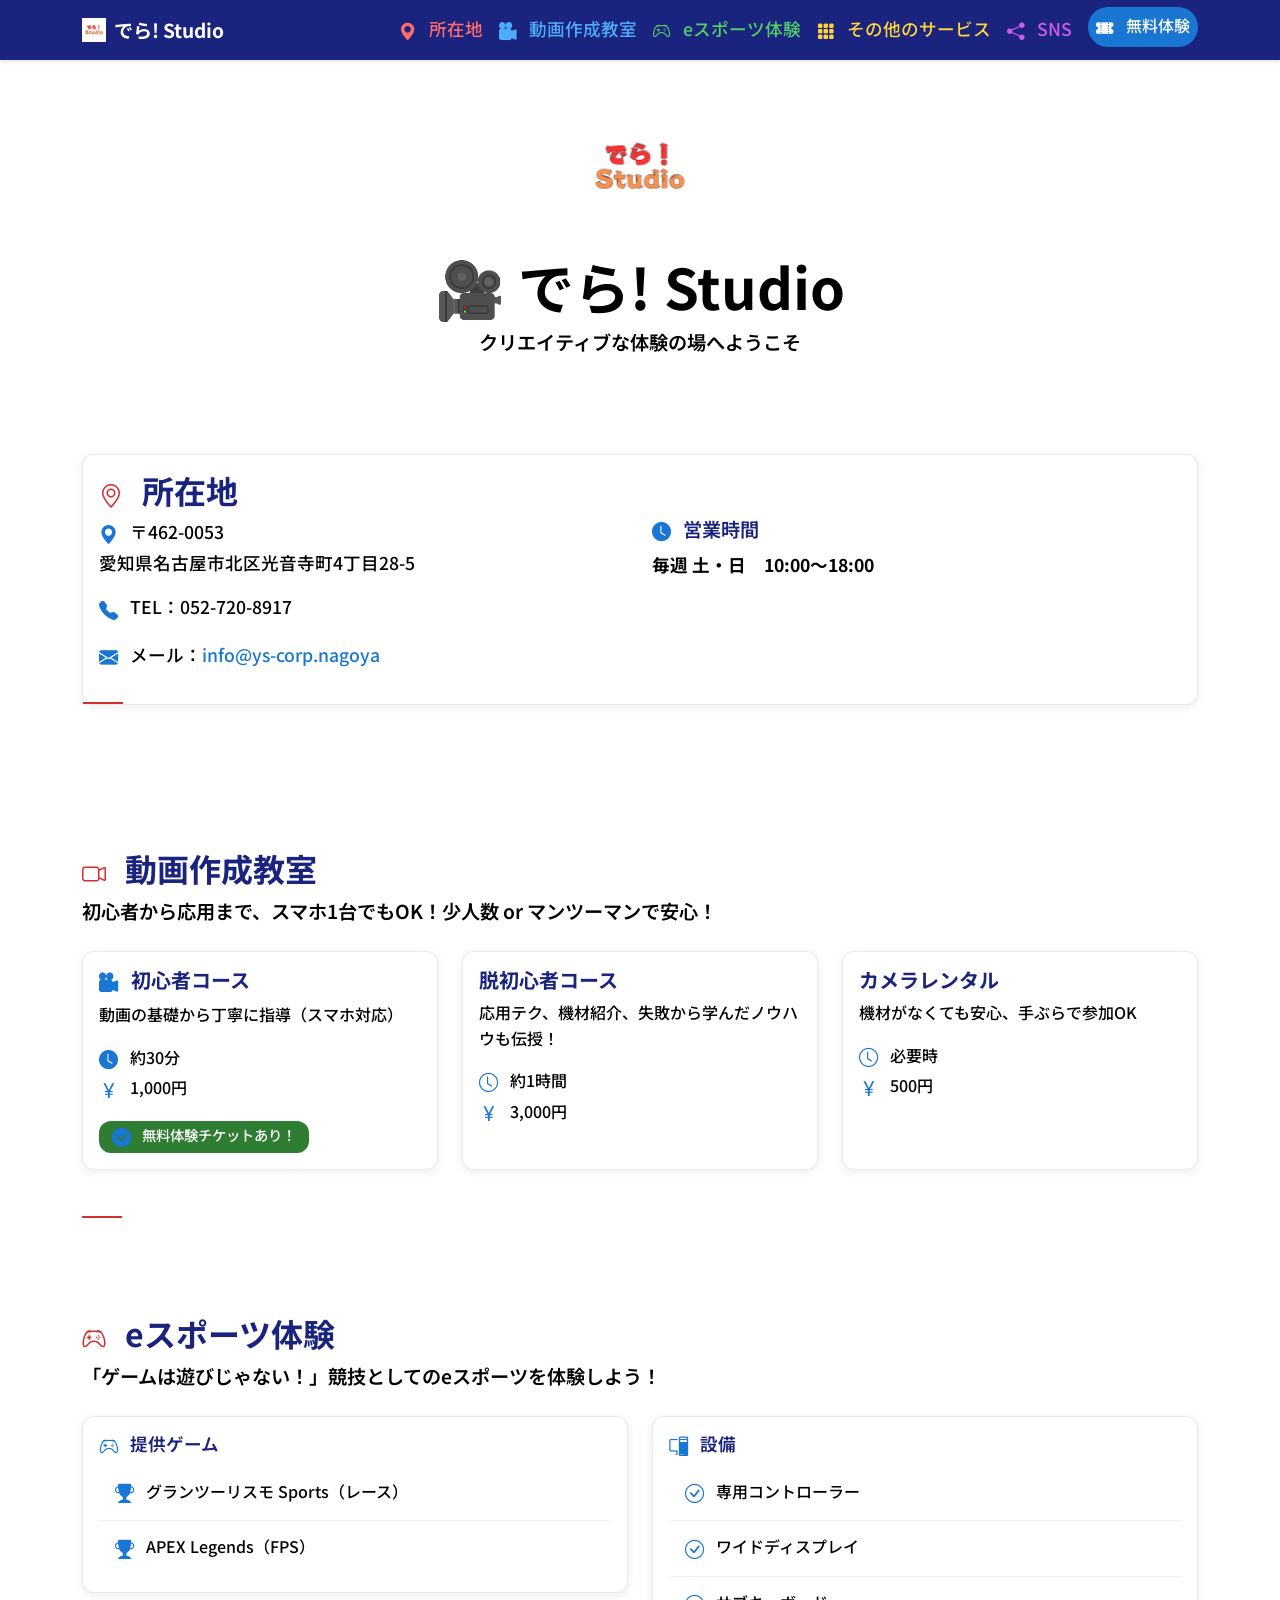
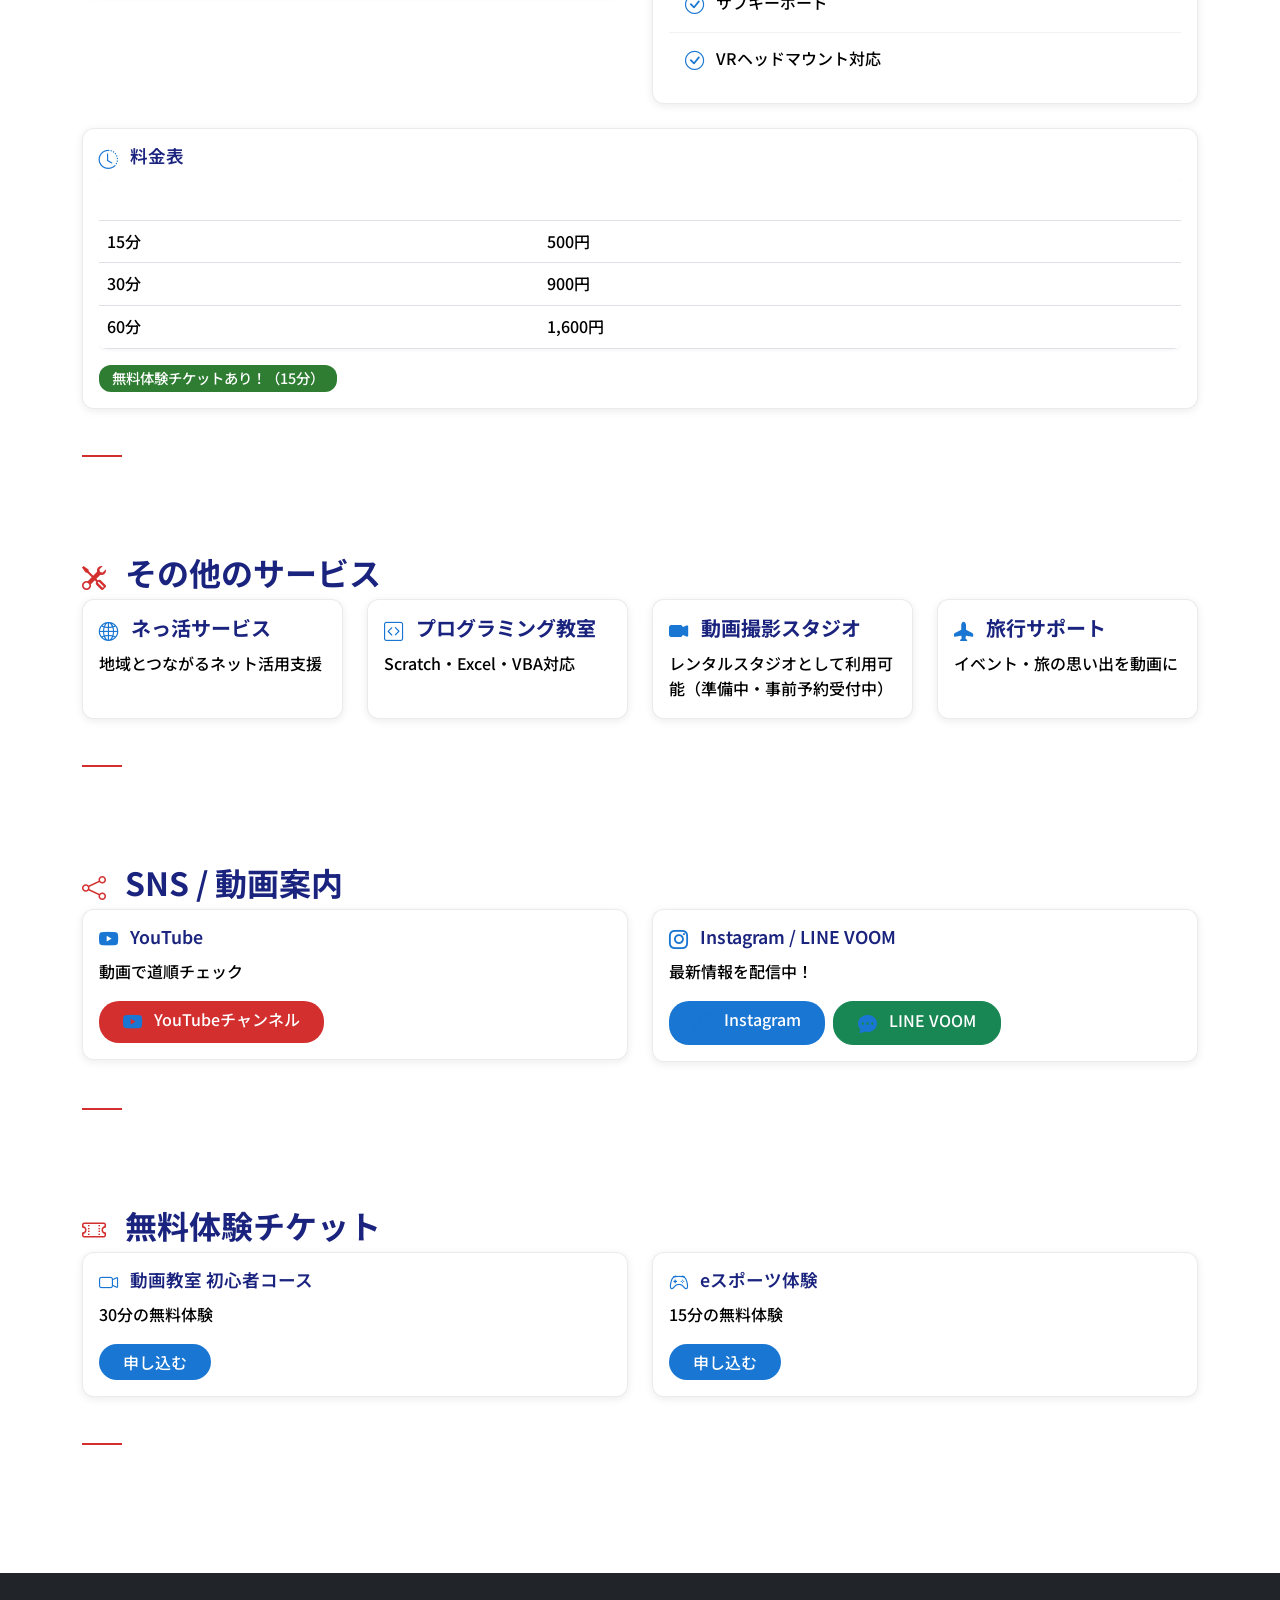
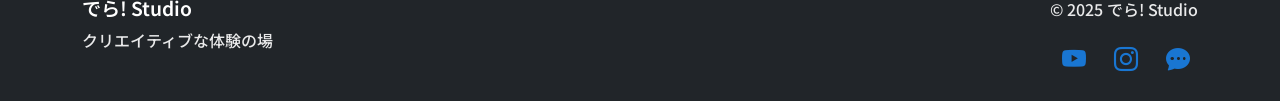
==== index.html @ 3c370b7a "ADD" ====
<!DOCTYPE html>
<html lang="ja">
<head>
    <meta charset="UTF-8">
    <meta name="viewport" content="width=device-width, initial-scale=1.0">
    <title>でら! Studio - クリエイティブな体験の場</title>
    <link href="https://cdn.jsdelivr.net/npm/bootstrap@5.3.2/dist/css/bootstrap.min.css" rel="stylesheet">
    <link href="https://fonts.googleapis.com/css2?family=Noto+Sans+JP:wght@400;500;700&display=swap" rel="stylesheet">
    <link rel="stylesheet" href="https://cdn.jsdelivr.net/npm/bootstrap-icons@1.11.1/font/bootstrap-icons.css">
    <link rel="stylesheet" href="style.css">
</head>
<body>
<!-- Fixed Navbar -->
<nav class="navbar navbar-expand-lg navbar-dark bg-dark fixed-top">
    <div class="container">
        <a class="navbar-brand" href="#">
            <img src="images/slide2.png" alt="でら! Studio ロゴ" class="logo-img">
            でら! Studio
        </a>
        <button class="navbar-toggler" type="button" data-bs-toggle="collapse" data-bs-target="#navbarNav">
            <span class="navbar-toggler-icon"></span>
        </button>
        <div class="collapse navbar-collapse" id="navbarNav">
            <ul class="navbar-nav ms-auto">
                <li class="nav-item"><a class="nav-link" href="#about"><i class="bi bi-geo-alt-fill"></i> 所在地</a></li>
                <li class="nav-item"><a class="nav-link" href="#class"><i class="bi bi-camera-reels-fill"></i> 動画作成教室</a></li>
                <li class="nav-item"><a class="nav-link" href="#esports"><i class="bi bi-controller"></i> eスポーツ体験</a></li>
                <li class="nav-item"><a class="nav-link" href="#services"><i class="bi bi-grid-3x3-gap-fill"></i> その他のサービス</a></li>
                <li class="nav-item"><a class="nav-link" href="#sns"><i class="bi bi-share-fill"></i> SNS</a></li>
                <li class="nav-item"><a class="nav-link btn btn-primary ms-2" href="#ticket"><i class="bi bi-ticket-perforated-fill"></i> 無料体験</a></li>
            </ul>
        </div>
    </div>
</nav>



<div class="container main-content">
    <header class="text-center mb-5">
        <div id="deraCarousel" class="carousel slide mb-4" data-bs-ride="carousel">
            <div class="carousel-inner">
                <div class="carousel-item active">
                    <img src="images/slide2.png" class="d-block mx-auto" alt="でら! Studio ロゴ1">
                </div>
                <div class="carousel-item">
                    <img src="images/slide3.png" class="d-block mx-auto" alt="でら! Studio ロゴ2">
                </div>
                <div class="carousel-item">
                    <img src="images/dera.png" class="d-block mx-auto" alt="でら! Studio ロゴ3">
                </div>
            </div>
        </div>
        <h1 class="display-4 fw-bold">🎥 でら! Studio</h1>
        <p class="lead">クリエイティブな体験の場へようこそ</p>
    </header>

    <section id="about" class="mb-5">
        <div class="card">
            <div class="card-body">
                <h2><i class="bi bi-geo-alt"></i> 所在地</h2>
                <div class="row">
                    <div class="col-md-6">
                        <div class="contact-info">
                            <p><i class="bi bi-geo-alt-fill"></i> 〒462-0053<br>愛知県名古屋市北区光音寺町4丁目28-5</p>
                            <p><i class="bi bi-telephone-fill"></i> TEL：052-720-8917</p>
                            <p><i class="bi bi-envelope-fill"></i> メール：<a href="mailto:info@ys-corp.nagoya">info@ys-corp.nagoya</a></p>
                        </div>
                    </div>
                    <div class="col-md-6">
                        <div class="business-hours">
                            <h5><i class="bi bi-clock-fill"></i> 営業時間</h5>
                            <p><strong>毎週 土・日　10:00〜18:00</strong></p>
                        </div>
                    </div>
                </div>
            </div>
        </div>
    </section>

    <section id="class" class="mb-5">
        <h2><i class="bi bi-camera-video"></i> 動画作成教室</h2>
        <p class="lead mb-4">初心者から応用まで、スマホ1台でもOK！少人数 or マンツーマンで安心！</p>
        <div class="row">
            <div class="col-md-4">
                <div class="card h-100">
                    <div class="card-body">
                        <h5 class="card-title"><i class="bi bi-camera-reels-fill"></i> 初心者コース</h5>
                        <p class="card-text">動画の基礎から丁寧に指導（スマホ対応）</p>
                        <ul class="list-unstyled">
                            <li><i class="bi bi-clock-fill"></i> 約30分</li>
                            <li><i class="bi bi-currency-yen"></i> 1,000円</li>
                        </ul>
                        <div class="badge bg-success"><i class="bi bi-check-circle-fill"></i> 無料体験チケットあり！</div>
                    </div>
                </div>
            </div>
            <div class="col-md-4">
                <div class="card h-100">
                    <div class="card-body">
                        <h5 class="card-title">脱初心者コース</h5>
                        <p class="card-text">応用テク、機材紹介、失敗から学んだノウハウも伝授！</p>
                        <ul class="list-unstyled">
                            <li><i class="bi bi-clock"></i> 約1時間</li>
                            <li><i class="bi bi-currency-yen"></i> 3,000円</li>
                        </ul>
                    </div>
                </div>
            </div>
            <div class="col-md-4">
                <div class="card h-100">
                    <div class="card-body">
                        <h5 class="card-title">カメラレンタル</h5>
                        <p class="card-text">機材がなくても安心、手ぶらで参加OK</p>
                        <ul class="list-unstyled">
                            <li><i class="bi bi-clock"></i> 必要時</li>
                            <li><i class="bi bi-currency-yen"></i> 500円</li>
                        </ul>
                    </div>
                </div>
            </div>
        </div>
    </section>

    <section id="esports" class="mb-5">
        <h2><i class="bi bi-controller"></i> eスポーツ体験</h2>
        <p class="lead mb-4">「ゲームは遊びじゃない！」競技としてのeスポーツを体験しよう！</p>
        <div class="row">
            <div class="col-md-6">
                <div class="card mb-4">
                    <div class="card-body">
                        <h5><i class="bi bi-controller"></i> 提供ゲーム</h5>
                        <ul class="list-group list-group-flush">
                            <li class="list-group-item"><i class="bi bi-trophy-fill"></i> グランツーリスモ Sports（レース）</li>
                            <li class="list-group-item"><i class="bi bi-trophy-fill"></i> APEX Legends（FPS）</li>
                        </ul>
                    </div>
                </div>
            </div>
            <div class="col-md-6">
                <div class="card mb-4">
                    <div class="card-body">
                        <h5><i class="bi bi-pc-display"></i> 設備</h5>
                        <ul class="list-group list-group-flush">
                            <li class="list-group-item"><i class="bi bi-check-circle"></i> 専用コントローラー</li>
                            <li class="list-group-item"><i class="bi bi-check-circle"></i> ワイドディスプレイ</li>
                            <li class="list-group-item"><i class="bi bi-check-circle"></i> サブキーボード</li>
                            <li class="list-group-item"><i class="bi bi-check-circle"></i> VRヘッドマウント対応</li>
                        </ul>
                    </div>
                </div>
            </div>
        </div>
        <div class="card">
            <div class="card-body">
                <h5><i class="bi bi-clock-history"></i> 料金表</h5>
                <div class="table-responsive">
                    <table class="table">
                        <thead>
                            <tr>
                                <th>時間</th>
                                <th>料金</th>
                            </tr>
                        </thead>
                        <tbody>
                            <tr><td>15分</td><td>500円</td></tr>
                            <tr><td>30分</td><td>900円</td></tr>
                            <tr><td>60分</td><td>1,600円</td></tr>
                        </tbody>
                    </table>
                </div>
                <div class="badge bg-success">無料体験チケットあり！（15分）</div>
            </div>
        </div>
    </section>

    <section id="services" class="mb-5">
        <h2><i class="bi bi-tools"></i> その他のサービス</h2>
        <div class="row">
            <div class="col-md-6 col-lg-3">
                <div class="card h-100">
                    <div class="card-body">
                        <h5 class="card-title"><i class="bi bi-globe2"></i> ネっ活サービス</h5>
                        <p class="card-text">地域とつながるネット活用支援</p>
                    </div>
                </div>
            </div>
            <div class="col-md-6 col-lg-3">
                <div class="card h-100">
                    <div class="card-body">
                        <h5 class="card-title"><i class="bi bi-code-square"></i> プログラミング教室</h5>
                        <p class="card-text">Scratch・Excel・VBA対応</p>
                    </div>
                </div>
            </div>
            <div class="col-md-6 col-lg-3">
                <div class="card h-100">
                    <div class="card-body">
                        <h5 class="card-title"><i class="bi bi-camera-video-fill"></i> 動画撮影スタジオ</h5>
                        <p class="card-text">レンタルスタジオとして利用可能（準備中・事前予約受付中）</p>
                    </div>
                </div>
            </div>
            <div class="col-md-6 col-lg-3">
                <div class="card h-100">
                    <div class="card-body">
                        <h5 class="card-title"><i class="bi bi-airplane-fill"></i> 旅行サポート</h5>
                        <p class="card-text">イベント・旅の思い出を動画に</p>
                    </div>
                </div>
            </div>
        </div>
    </section>

    <section id="sns" class="mb-5">
        <h2><i class="bi bi-share"></i> SNS / 動画案内</h2>
        <div class="row">
            <div class="col-md-6">
                <div class="card">
                    <div class="card-body">
                        <h5><i class="bi bi-youtube"></i> YouTube</h5>
                        <p>動画で道順チェック</p>
                        <a href="#" class="btn btn-danger"><i class="bi bi-youtube"></i> YouTubeチャンネル</a>
                    </div>
                </div>
            </div>
            <div class="col-md-6">
                <div class="card">
                    <div class="card-body">
                        <h5><i class="bi bi-instagram"></i> Instagram / LINE VOOM</h5>
                        <p>最新情報を配信中！</p>
                        <div class="d-flex gap-2">
                            <a href="#" class="btn btn-primary"><i class="bi bi-instagram"></i> Instagram</a>
                            <a href="#" class="btn btn-success"><i class="bi bi-chat-dots-fill"></i> LINE VOOM</a>
                        </div>
                    </div>
                </div>
            </div>
        </div>
    </section>

    <section id="ticket" class="mb-5">
        <h2><i class="bi bi-ticket-perforated"></i> 無料体験チケット</h2>
        <div class="row">
            <div class="col-md-6">
                <div class="card">
                    <div class="card-body">
                        <h5><i class="bi bi-camera-video"></i> 動画教室 初心者コース</h5>
                        <p>30分の無料体験</p>
                        <a href="#" class="btn btn-primary">申し込む</a>
                    </div>
                </div>
            </div>
            <div class="col-md-6">
                <div class="card">
                    <div class="card-body">
                        <h5><i class="bi bi-controller"></i> eスポーツ体験</h5>
                        <p>15分の無料体験</p>
                        <a href="#" class="btn btn-primary">申し込む</a>
                    </div>
                </div>
            </div>
        </div>
    </section>
</div>

<footer class="bg-dark text-white py-4">
    <div class="container">
        <div class="row">
            <div class="col-md-6">
                <h5>でら! Studio</h5>
                <p>クリエイティブな体験の場</p>
            </div>
            <div class="col-md-6 text-md-end">
                <p>&copy; 2025 でら! Studio</p>
                <div class="social-links">
                    <a href="#" class="text-white me-3"><i class="bi bi-youtube"></i></a>
                    <a href="#" class="text-white me-3"><i class="bi bi-instagram"></i></a>
                    <a href="#" class="text-white"><i class="bi bi-chat-dots-fill"></i></a>
                </div>
            </div>
        </div>
    </div>
</footer>

<script src="https://cdn.jsdelivr.net/npm/bootstrap@5.3.2/dist/js/bootstrap.bundle.min.js"></script>
<script src="script.js"></script>
</body>
</html>
---- style.css ----
/* Modern UI/UX Styling */
:root {
    --primary-color: #1a237e;    /* Darker blue */
    --secondary-color: #d32f2f;  /* Brighter red */
    --accent-color: #1976d2;     /* Bright blue */
    --text-color: #000000;       /* Pure black for text */
    --light-bg: #070606;         /* Light gray background */
    --icon-size: 1.2rem;
    --icon-spacing: 0.5rem;
    --border-radius-sm: 8px;
    --border-radius-md: 12px;
    --border-radius-lg: 16px;
    --card-shadow: 0 2px 8px rgba(0,0,0,0.08);
    --logo-size: 24px;
    --navbar-height: 60px;
}

body {
    font-family: 'Noto Sans JP', sans-serif;
    color: var(--text-color);
    line-height: 1.6;
    padding-top: var(--navbar-height);
    font-weight: 500;
}

/* Text Styling */
p, li, td {
    color: #000000;
    font-weight: 500;
}

.lead {
    color: #000000;
    font-weight: 600;
    font-size: 1.2rem;
}

/* Card Text */
.card-text {
    color: #000000;
    font-weight: 500;
}

.card-title {
    color: var(--primary-color);
    font-weight: 700;
    font-size: 1.25rem;
}

/* Section Headers */
h2 {
    color: var(--primary-color);
    font-weight: 700;
    font-size: 2rem;
}

h5 {
    color: var(--primary-color);
    font-weight: 600;
    font-size: 1.1rem;
}

/* Navbar Text */
.navbar-brand {
    color: #ffffff !important;
    font-weight: 700;
    font-size: 1.3rem;
}

.nav-link {
    color: #ffffff !important;
    font-weight: 500;
    font-size: 1.1rem;
    transition: color 0.3s ease;
    position: relative;
}

.nav-link:hover {
    color: #cccccc !important;
}

.nav-link .bi {
    color: #ffffff;
    transition: color 0.3s ease;
}

.nav-link:hover .bi {
    color: #cccccc;
}

/* Table Text */
.table {
    color: #000000;
}

.table thead th {
    color: #ffffff;
    font-weight: 600;
}

.table td {
    color: #000000;
    font-weight: 500;
}

/* List Items */
.list-group-item {
    color: #000000;
    font-weight: 500;
    transition: background-color 0.3s ease;
}

.list-group-item:hover {
    background-color: rgba(0,0,0,0.05);
}

/* Contact Info */
.contact-info p {
    color: #000000;
    font-weight: 500;
    font-size: 1.1rem;
}

/* Business Hours */
.business-hours h5 {
    color: var(--primary-color);
    font-weight: 600;
    font-size: 1.2rem;
}

.business-hours p {
    color: #000000;
    font-weight: 500;
    font-size: 1.1rem;
}

/* Footer Text */
footer {
    color: #ffffff;
}

footer h5 {
    color: #ffffff;
    font-weight: 600;
    font-size: 1.2rem;
}

footer p {
    color: rgba(255, 255, 255, 0.9);
    font-weight: 500;
}

/* Badge Text */
.badge {
    font-weight: 600;
    font-size: 0.9rem;
}

/* Button Text */
.btn {
    font-weight: 600;
    font-size: 1rem;
    transition: all 0.3s ease;
}

.btn-primary {
    background-color: var(--accent-color);
    border: none;
    color: white;
}

.btn-primary:hover {
    background-color: #1565c0;
    transform: translateY(-2px);
}

.btn-danger {
    background-color: #d32f2f;
    border: none;
}

.btn-danger:hover {
    background-color: #b71c1c;
    transform: translateY(-2px);
}

/* Main Content Spacing */
.main-content {
    padding-top: 2rem;
    padding-bottom: 2rem;
}

/* Header Spacing */
header {
    margin-top: 1rem;
    margin-bottom: 3rem;
}

/* Section Spacing */
section {
    padding: 2rem 0;
    margin-bottom: 2rem;
}

section:last-child {
    margin-bottom: 0;
}

/* Card Spacing */
.card {
    margin-bottom: 1.5rem;
    transition: transform 0.3s ease, box-shadow 0.3s ease;
}

.card:last-child {
    margin-bottom: 0;
}

.card:hover {
    transform: translateY(-5px);
    box-shadow: 0 5px 15px rgba(0,0,0,0.2);
}

/* Navbar Styling */
.navbar {
    background-color: var(--primary-color) !important;
    box-shadow: 0 2px 4px rgba(0,0,0,0.1);
    height: var(--navbar-height);
    padding: 0.5rem 0;
}

/* Carousel Spacing */
#deraCarousel {
    margin-bottom: 2rem;
    max-width: 200px;
    margin-left: auto;
    margin-right: auto;
}

/* Footer Spacing */
footer {
    margin-top: 3rem;
    padding-top: 2rem;
    padding-bottom: 2rem;
    background-color: var(--primary-color) !important;
}

/* Responsive Adjustments */
@media (max-width: 768px) {
    :root {
        --navbar-height: 56px;
    }
    
    .main-content {
        padding-top: 1rem;
        padding-bottom: 1rem;
    }
    
    section {
        padding: 1.5rem 0;
        margin-bottom: 1.5rem;
    }
    
    header {
        margin-top: 0.5rem;
        margin-bottom: 2rem;
    }
}

/* Navbar Styling */
.navbar-brand {
    font-weight: 700;
    font-size: 1.2rem;
    display: flex;
    align-items: center;
}

.nav-link {
    color: rgba(255,255,255,0.9) !important;
    font-weight: 500;
    position: relative;
    padding: 0.5rem 0.75rem;
    transition: color 0.3s ease;
}

.nav-link::after {
    content: '';
    position: absolute;
    width: 0;
    height: 2px;
    bottom: 0;
    left: 50%;
    background-color: var(--secondary-color);
    transition: all 0.3s ease;
}

.nav-link:hover::after {
    width: 100%;
    left: 0;
}

.nav-link.active {
    color: #ffffff !important;
    font-weight: 600;
}

/* Section Styling */
section {
    padding: 3rem 0;
    opacity: 0;
    transform: translateY(20px);
    transition: all 0.6s ease;
}

section.visible {
    opacity: 1;
    transform: translateY(0);
}

h2::after {
    content: '';
    position: absolute;
    bottom: 0;
    left: 0;
    width: 40px;
    height: 2px;
    background-color: var(--secondary-color);
}

/* Card Styling */
.card {
    background-color: white;
    border: 1px solid rgba(0,0,0,0.08);
    border-radius: var(--border-radius-md);
    box-shadow: var(--card-shadow);
}

/* Table Styling */
.table {
    border-radius: var(--border-radius-sm);
    overflow: hidden;
    box-shadow: 0 1px 4px rgba(0,0,0,0.05);
}

/* Button Styling */
.btn {
    border-radius: 20px;
    padding: 0.4rem 1.5rem;
    font-weight: 500;
}

/* Animation Classes */
.fade-in {
    animation: fadeIn 0.6s ease-in;
}

@keyframes fadeIn {
    from {
        opacity: 0;
        transform: translateY(20px);
    }
    to {
        opacity: 1;
        transform: translateY(0);
    }
}

/* Custom Scrollbar */
::-webkit-scrollbar {
    width: 10px;
}

::-webkit-scrollbar-track {
    background: #f1f1f1;
}

::-webkit-scrollbar-thumb {
    background: var(--primary-color);
    border-radius: 5px;
}

::-webkit-scrollbar-thumb:hover {
    background: var(--secondary-color);
}

/* Icon Styling */
.bi {
    font-size: var(--icon-size);
    vertical-align: middle;
    margin-right: var(--icon-spacing);
    color: var(--accent-color);
}

/* Section Icons */
section h2 .bi {
    font-size: 1.5rem;
    color: var(--secondary-color);
    margin-right: 0.75rem;
}

/* Card Icons */
.card-title .bi {
    color: var(--accent-color);
}

/* List Icons */
.list-group-item .bi {
    color: var(--accent-color);
}

/* Social Media Icons */
.social-links .bi {
    font-size: 1.5rem;
    transition: transform 0.3s ease;
}

.social-links .bi:hover {
    transform: scale(1.2);
}

/* Feature Icons */
.feature-icon {
    font-size: 2rem;
    color: var(--accent-color);
    margin-bottom: 1rem;
}

/* Service Icons */
.service-icon {
    font-size: 2.5rem;
    color: var(--primary-color);
    margin-bottom: 1rem;
    transition: transform 0.3s ease, color 0.3s ease;
}

.service-icon:hover {
    transform: scale(1.1);
    color: var(--secondary-color);
}

/* Contact Icons */
.contact-info .bi {
    color: var(--accent-color);
    width: 1.5rem;
    text-align: center;
}

/* Button Icons */
.btn .bi {
    margin-right: 0.5rem;
}

/* Navbar Icons */
.navbar .bi {
    font-size: 1.1rem;
}

/* Footer Icons */
footer .bi {
    font-size: 1.3rem;
}

/* List Group Styling */
.list-group-item {
    border: none;
    border-bottom: 1px solid rgba(0,0,0,0.05);
    padding: 0.75rem 1rem;
    background-color: white;
}

.list-group-item:last-child {
    border-bottom: none;
}

/* Badge Styling */
.badge {
    padding: 0.4rem 0.8rem;
    font-weight: 500;
    border-radius: 12px;
}

.badge.bg-success {
    background-color: #2e7d32 !important;
}

/* Social Links */
.social-links a {
    color: rgba(255,255,255,0.9) !important;
    transition: all 0.3s ease;
}

.social-links a:hover {
    color: #ffffff !important;
    transform: translateY(-3px);
}

/* Logo Styling */
.logo-img {
    height: var(--logo-size);
    width: auto;
    vertical-align: middle;
    margin-right: 0.5rem;
    object-fit: contain;
}

/* Carousel Logo Styling */
#deraCarousel .carousel-item img {
    width: 120px;
    height: 120px;
    object-fit: contain;
    margin: 0 auto;
}

/* Links */
a {
    color: var(--accent-color);
    text-decoration: none;
}

a:hover {
    color: #1565c0;
    text-decoration: underline;
}

/* Navigation Items Styling */
.nav-item .nav-link {
    color: #ffffff !important;
    transition: color 0.3s ease;
}

.nav-item .nav-link .bi {
    color: #ffffff;
    transition: color 0.3s ease;
}

/* Location Navigation Item */
.nav-item:first-child .nav-link {
    color: #ff6b6b !important;
}

.nav-item:first-child .nav-link .bi {
    color: #ff6b6b;
}

.nav-item:first-child .nav-link:hover {
    color: #ff8787 !important;
}

.nav-item:first-child .nav-link:hover .bi {
    color: #ff8787;
}

/* Video Class Navigation Item */
.nav-item:nth-child(2) .nav-link {
    color: #4dabf7 !important;
}

.nav-item:nth-child(2) .nav-link .bi {
    color: #4dabf7;
}

.nav-item:nth-child(2) .nav-link:hover {
    color: #74c0fc !important;
}

.nav-item:nth-child(2) .nav-link:hover .bi {
    color: #74c0fc;
}

/* Esports Navigation Item */
.nav-item:nth-child(3) .nav-link {
    color: #51cf66 !important;
}

.nav-item:nth-child(3) .nav-link .bi {
    color: #51cf66;
}

.nav-item:nth-child(3) .nav-link:hover {
    color: #69db7c !important;
}

.nav-item:nth-child(3) .nav-link:hover .bi {
    color: #69db7c;
}

/* Other Services Navigation Item */
.nav-item:nth-child(4) .nav-link {
    color: #ffd43b !important;
}

.nav-item:nth-child(4) .nav-link .bi {
    color: #ffd43b;
}

.nav-item:nth-child(4) .nav-link:hover {
    color: #fcc419 !important;
}

.nav-item:nth-child(4) .nav-link:hover .bi {
    color: #fcc419;
}

/* SNS Navigation Item */
.nav-item:nth-child(5) .nav-link {
    color: #cc5de8 !important;
}

.nav-item:nth-child(5) .nav-link .bi {
    color: #cc5de8;
}

.nav-item:nth-child(5) .nav-link:hover {
    color: #da77f2 !important;
}

.nav-item:nth-child(5) .nav-link:hover .bi {
    color: #da77f2;
}

/* Active Navigation Item */
.nav-link.active {
    font-weight: 600;
    position: relative;
}

.nav-link.active::after {
    content: '';
    position: absolute;
    bottom: 0;
    left: 0;
    width: 100%;
    height: 2px;
    background-color: currentColor;
    transition: all 0.3s ease;
}
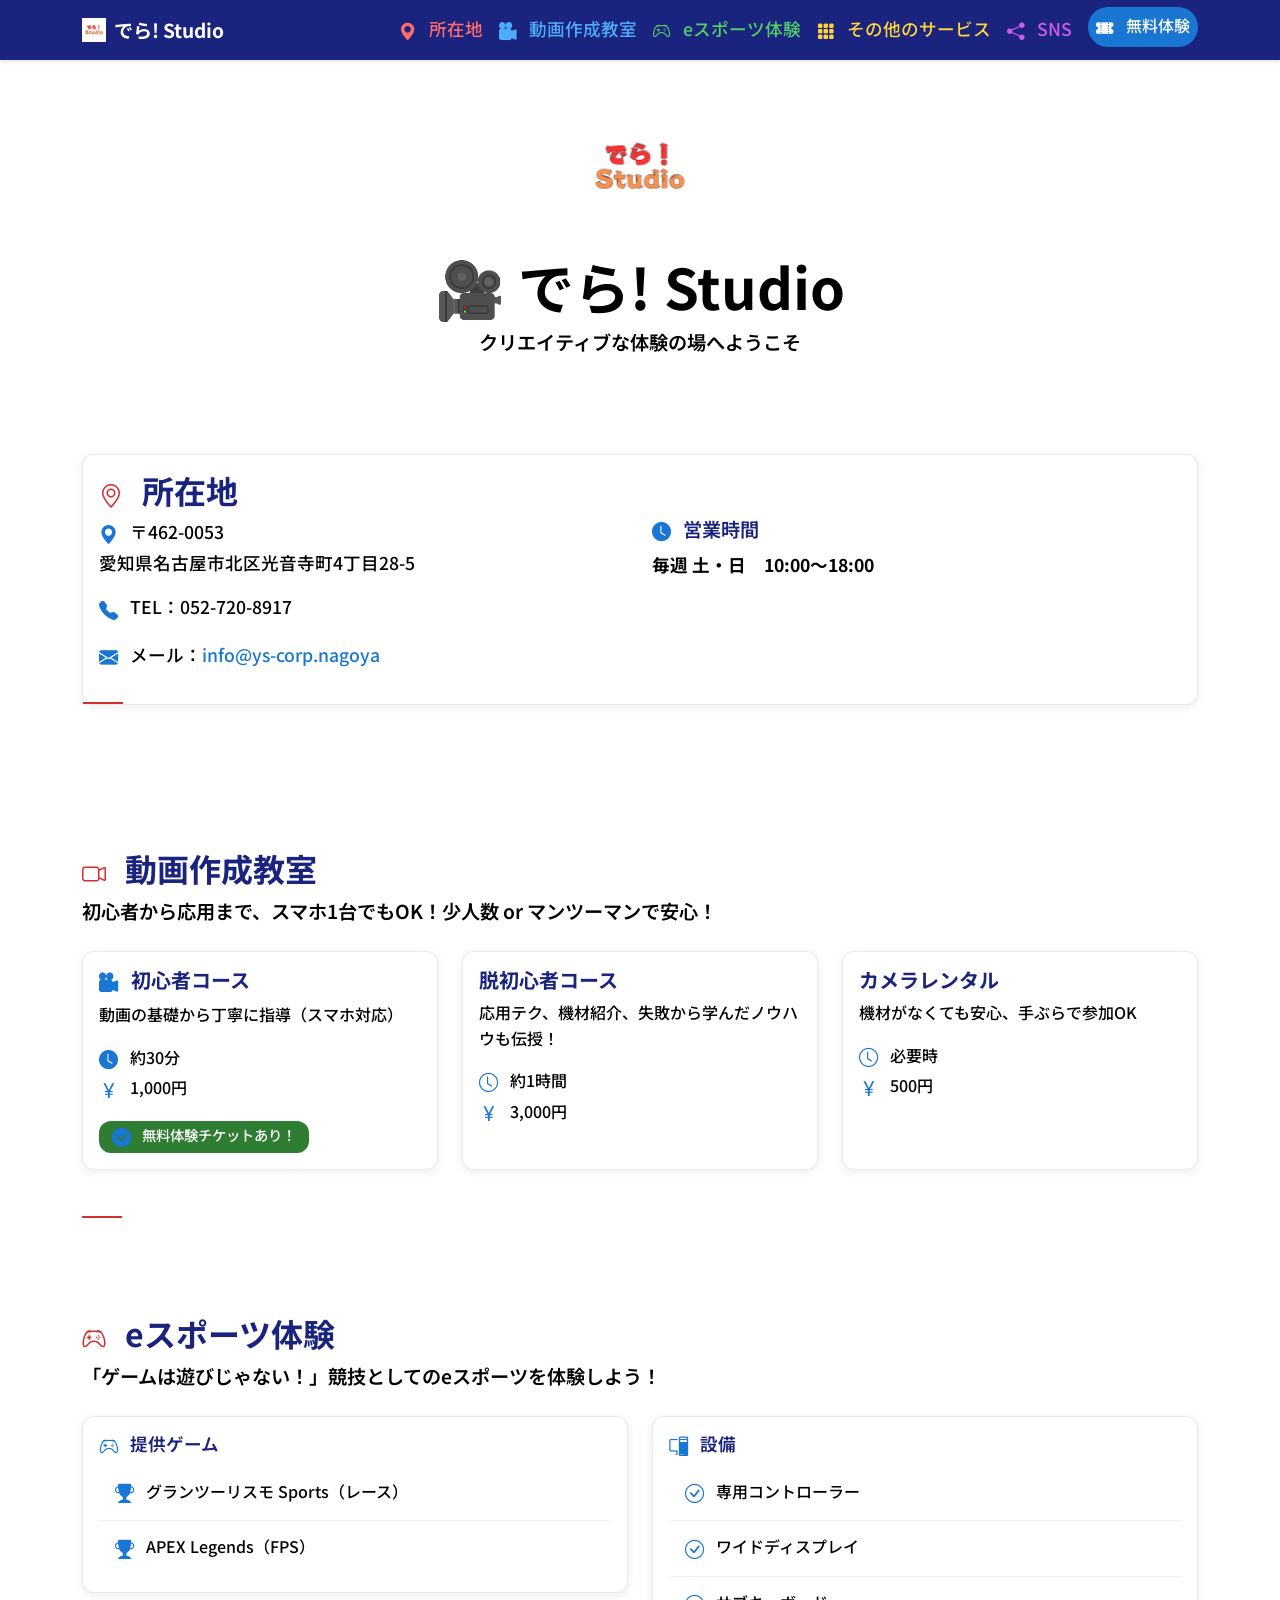
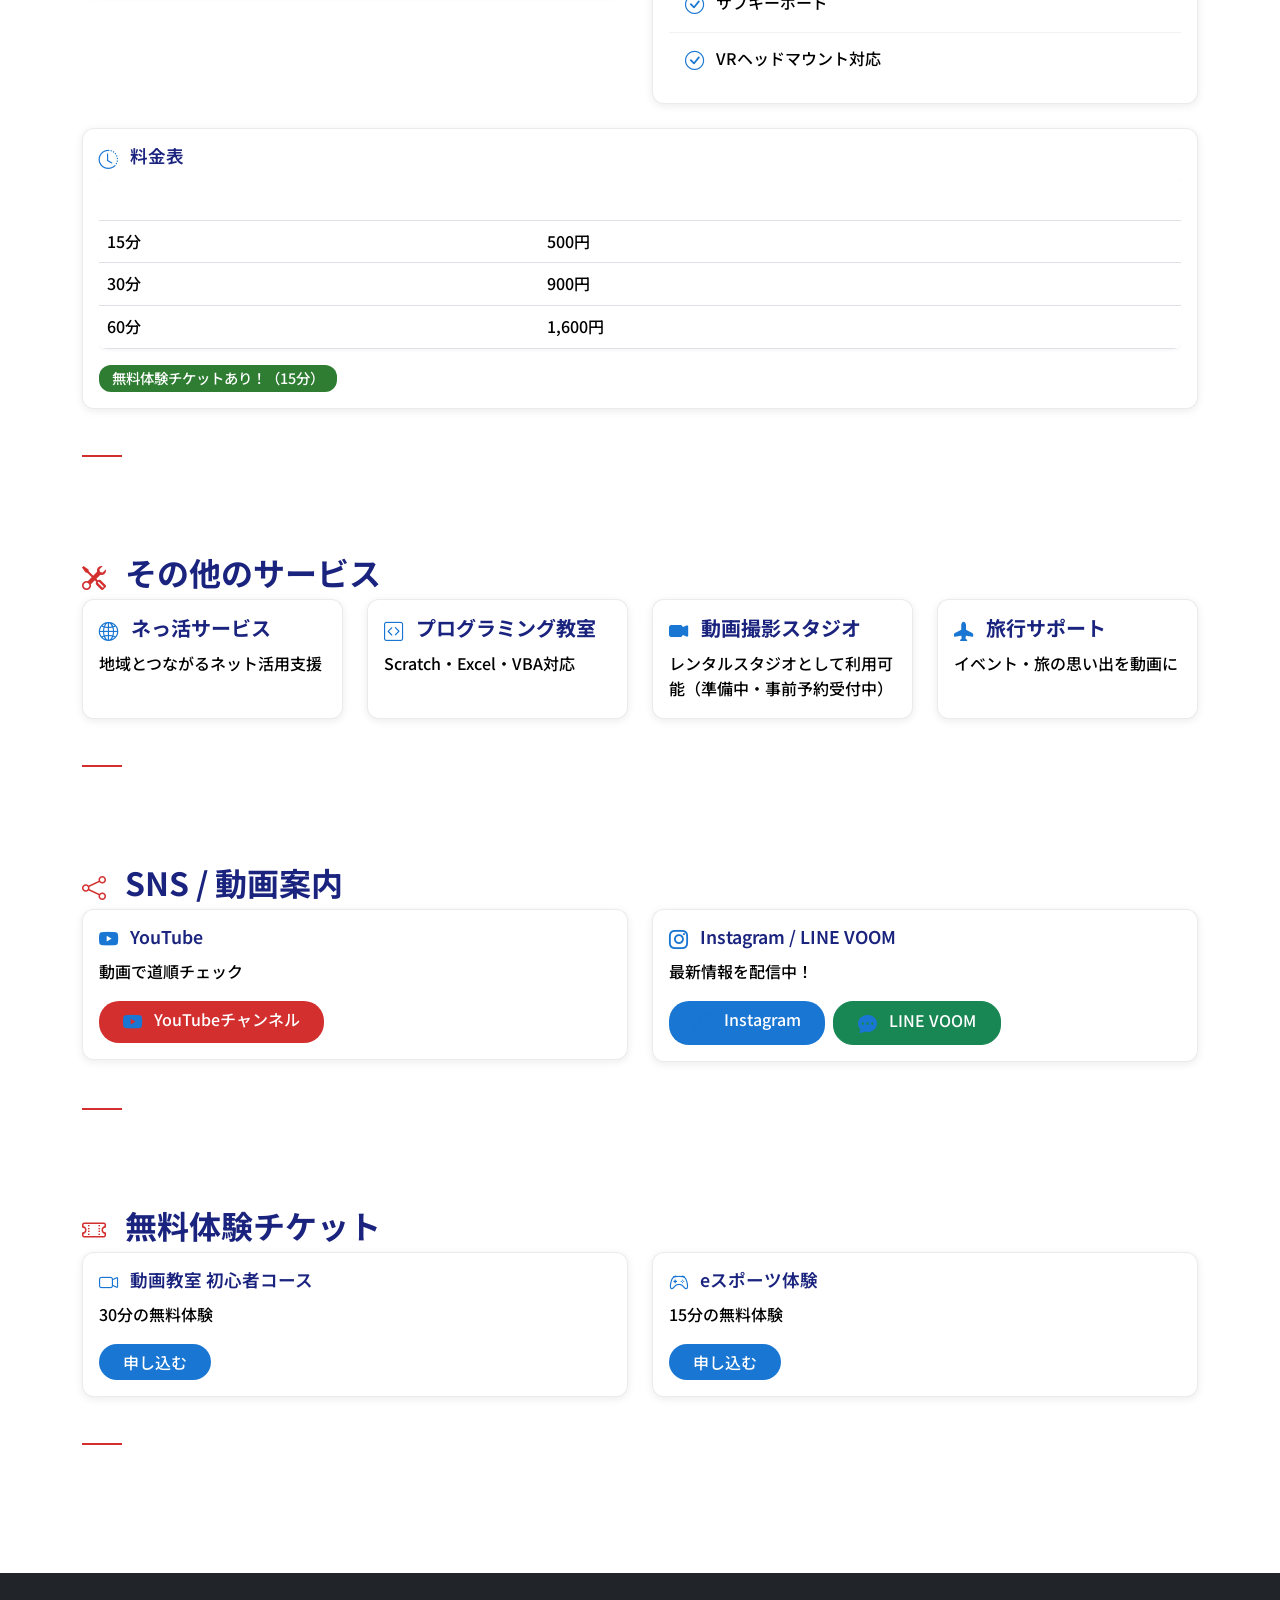
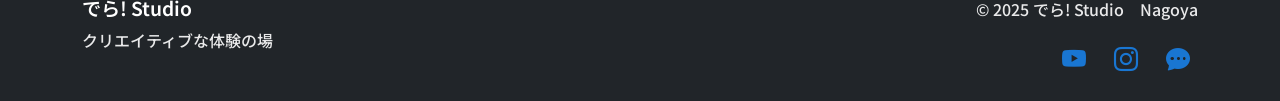
==== commit ae6a7f5f: "なごや" ====
--- a/index.html
+++ b/index.html
@@ -271,7 +271,7 @@
                 <p>クリエイティブな体験の場</p>
             </div>
             <div class="col-md-6 text-md-end">
-                <p>&copy; 2025 でら! Studio</p>
+                <p>&copy; 2025 でら! Studio　Nagoya</p>
                 <div class="social-links">
                     <a href="#" class="text-white me-3"><i class="bi bi-youtube"></i></a>
                     <a href="#" class="text-white me-3"><i class="bi bi-instagram"></i></a>
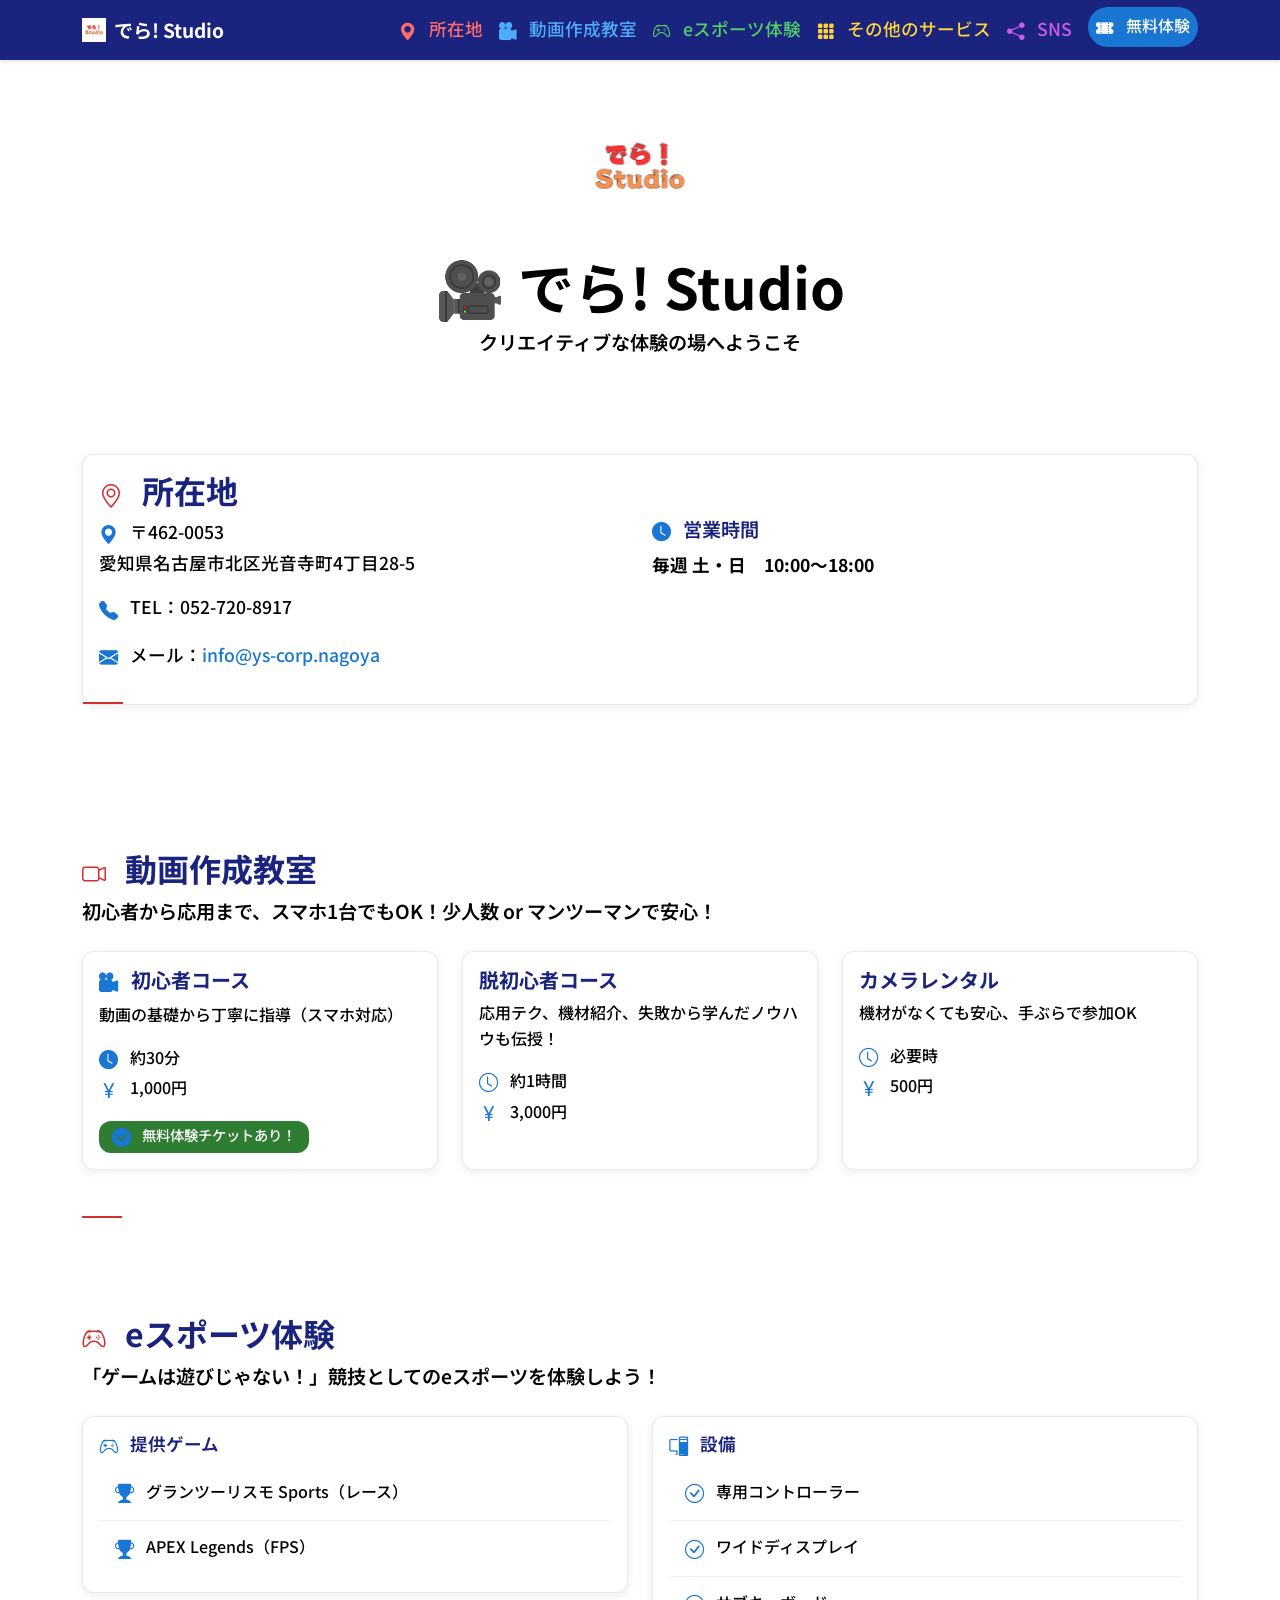
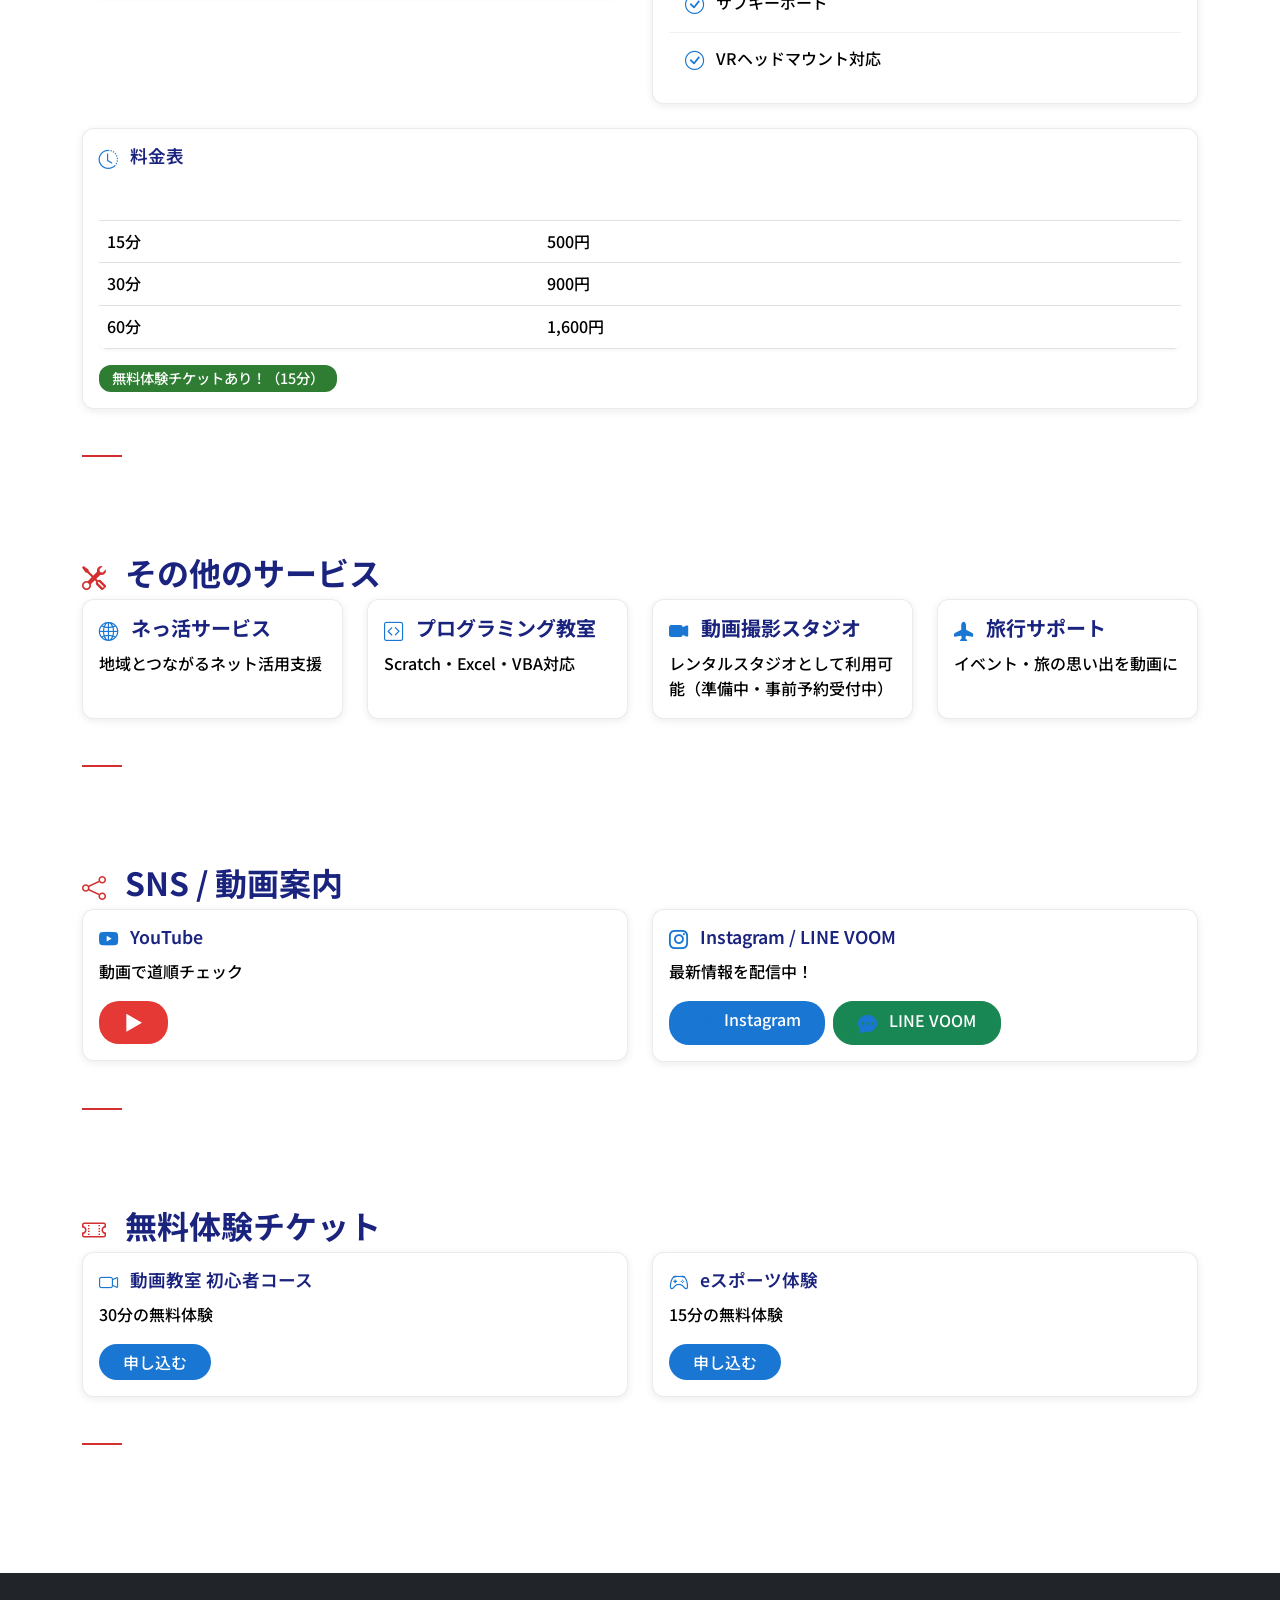
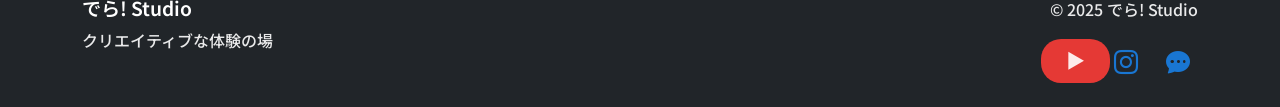
==== commit 8d7cdeda: "youtube" ====
--- a/index.html
+++ b/index.html
@@ -219,7 +219,7 @@
                     <div class="card-body">
                         <h5><i class="bi bi-youtube"></i> YouTube</h5>
                         <p>動画で道順チェック</p>
-                        <a href="#" class="btn btn-danger"><i class="bi bi-youtube"></i> YouTubeチャンネル</a>
+                        <a href="https://www.youtube.com/watch?v=m8vsw_dqBKA" target="_blank" class="btn btn-sm" style="background-color:#e53935;color:white;"><span style="font-weight:bold;"></span> <span style="font-size:1.2em;">&#x25B6;</span></a>
                     </div>
                 </div>
             </div>
@@ -271,9 +271,9 @@
                 <p>クリエイティブな体験の場</p>
             </div>
             <div class="col-md-6 text-md-end">
-                <p>&copy; 2025 でら! Studio　Nagoya</p>
+                <p>&copy; 2025 でら! Studio</p>
                 <div class="social-links">
-                    <a href="#" class="text-white me-3"><i class="bi bi-youtube"></i></a>
+                    <a href="https://www.youtube.com/watch?v=m8vsw_dqBKA" target="_blank" class="btn btn-sm" style="background-color:#e53935;color:white;"><span style="font-weight:bold;"></span> <span style="font-size:1.2em;">&#x25B6;</span></a>
                     <a href="#" class="text-white me-3"><i class="bi bi-instagram"></i></a>
                     <a href="#" class="text-white"><i class="bi bi-chat-dots-fill"></i></a>
                 </div>
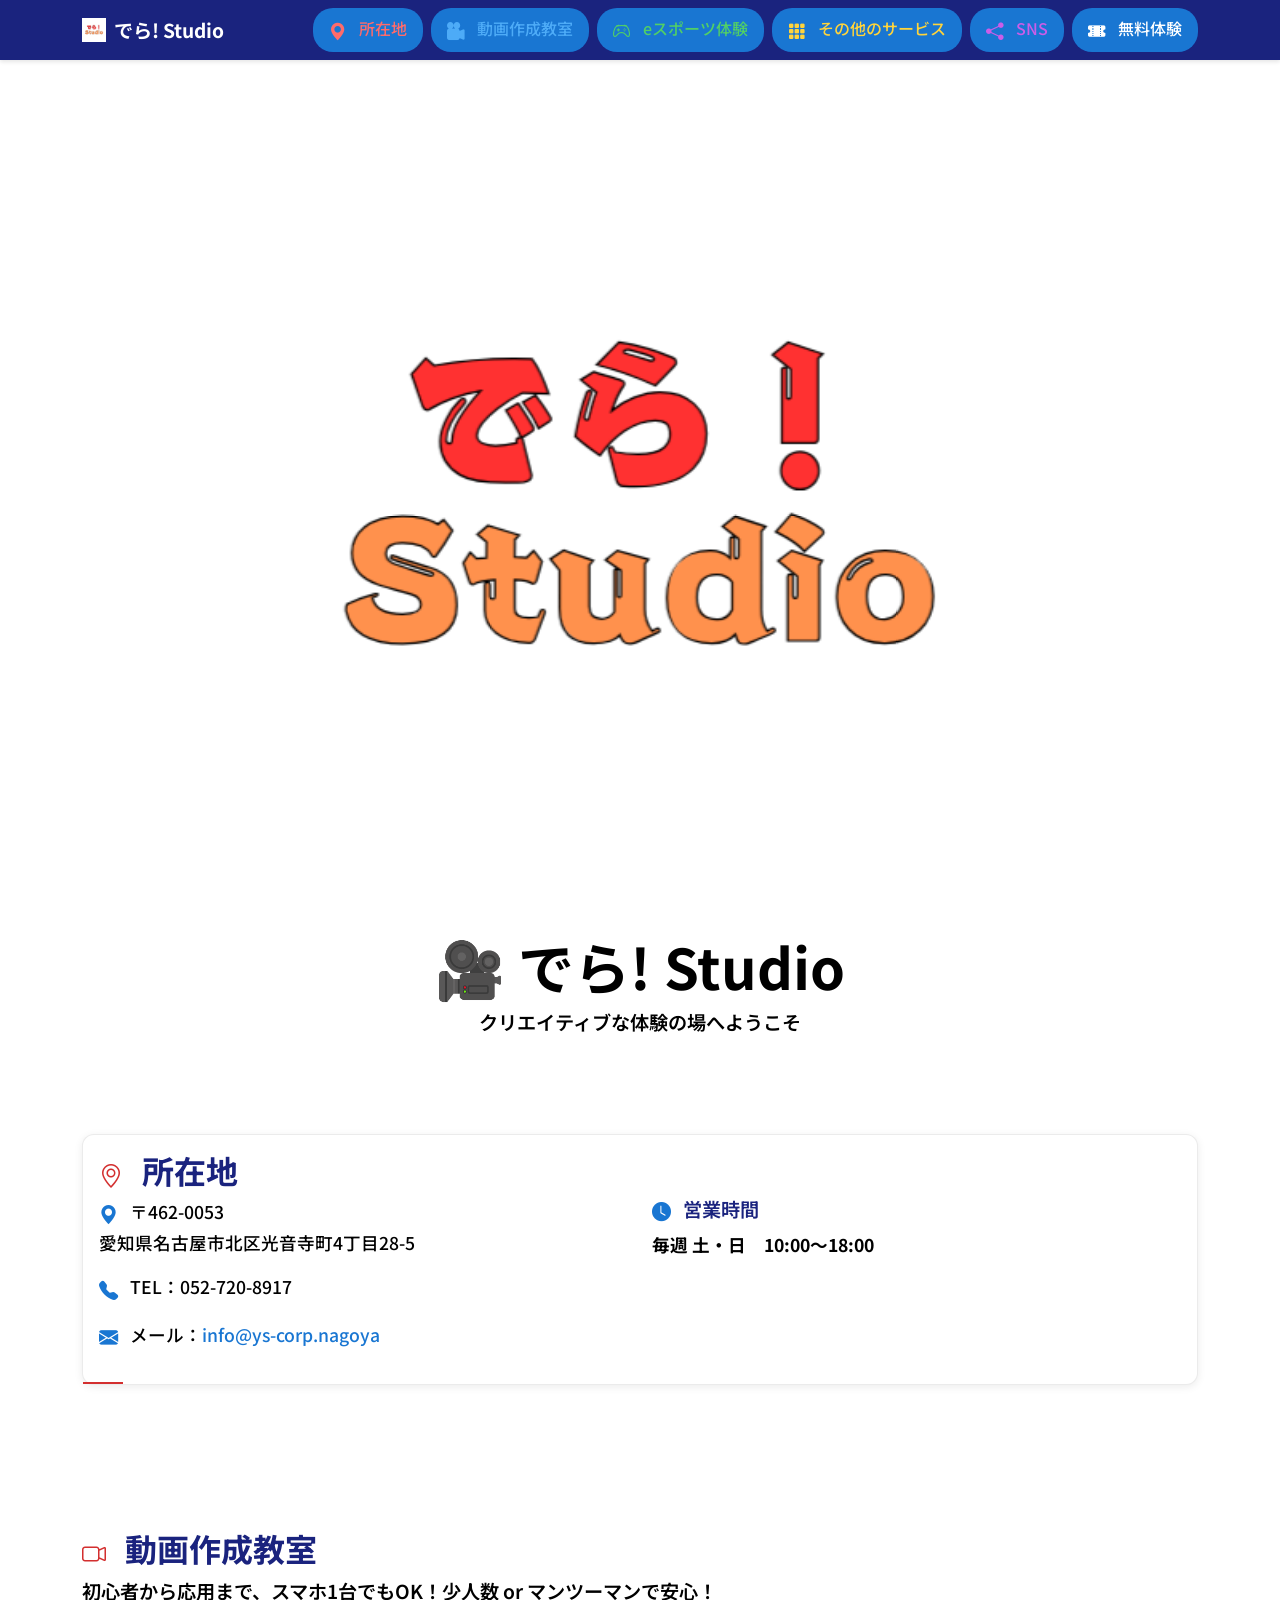
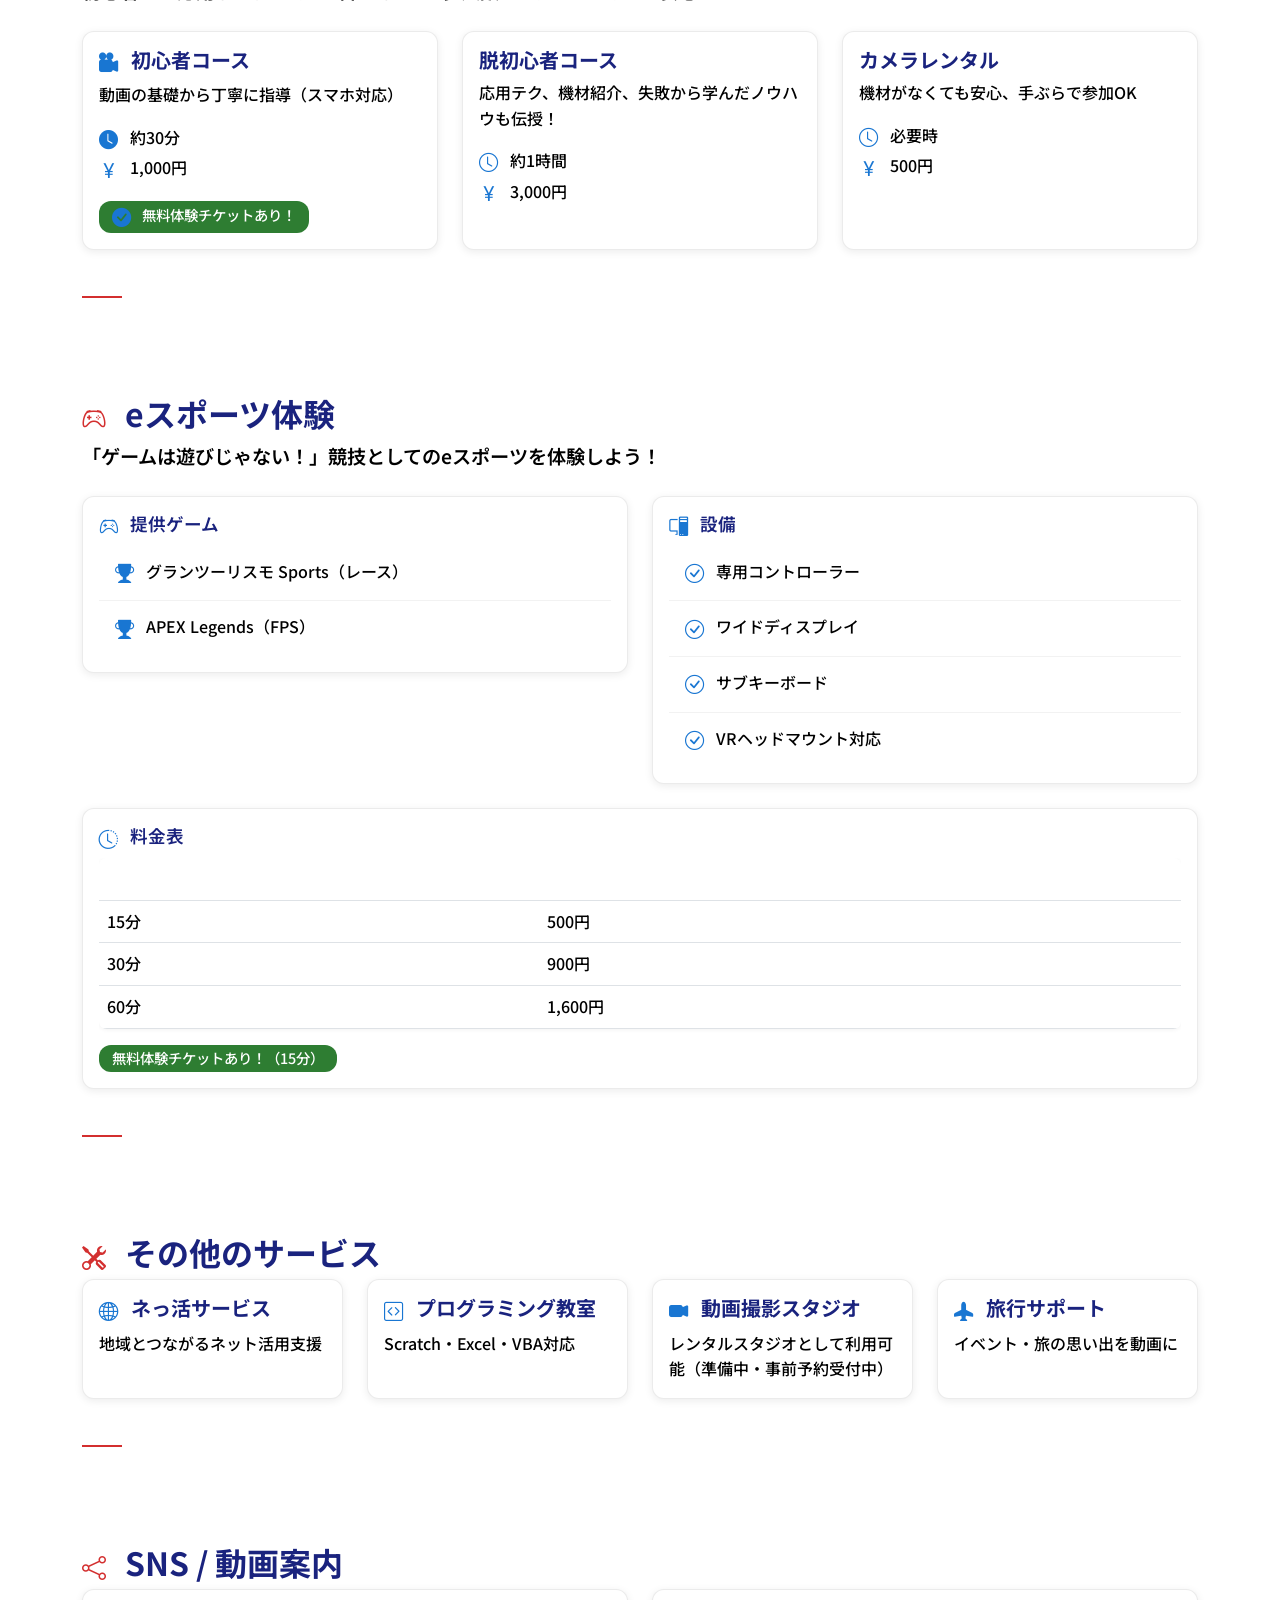
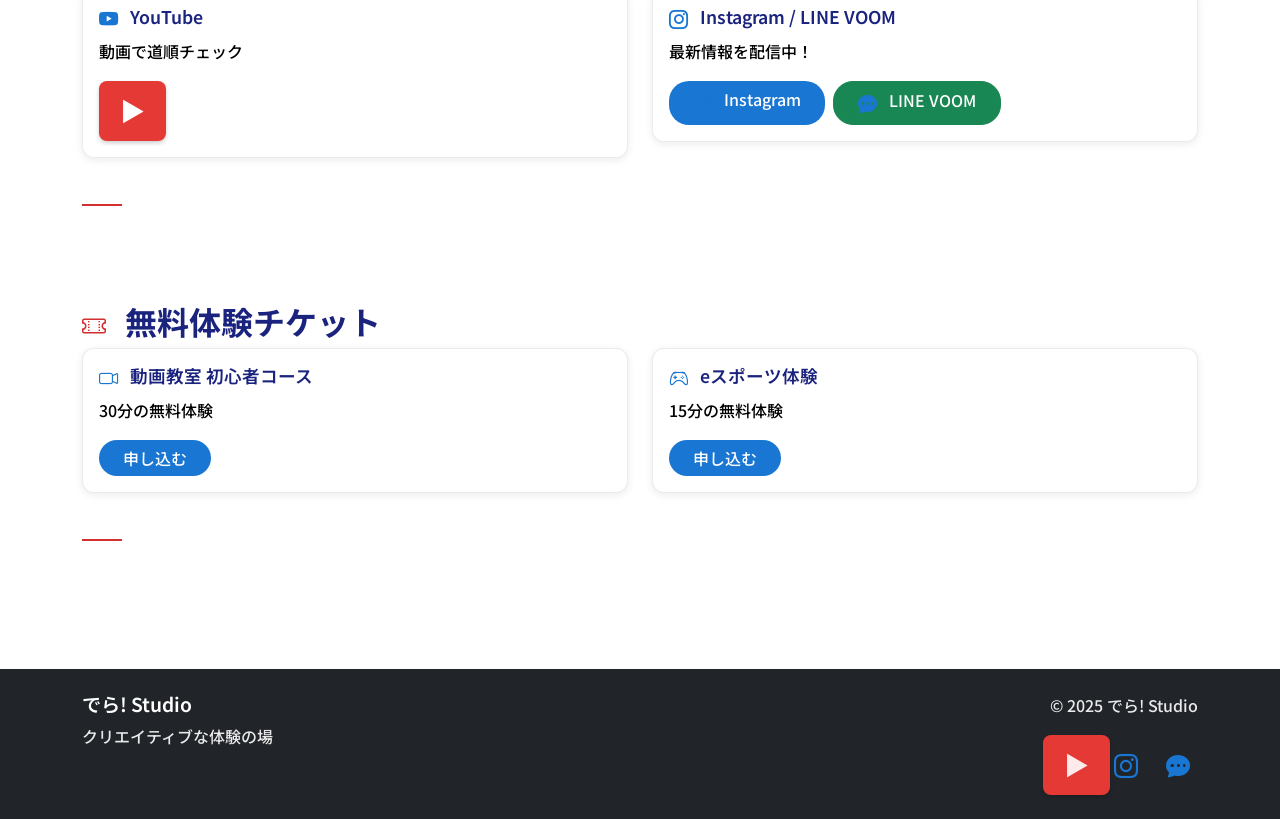
==== commit 4c0500de: "change" ====
--- a/index.html
+++ b/index.html
@@ -22,12 +22,12 @@
         </button>
         <div class="collapse navbar-collapse" id="navbarNav">
             <ul class="navbar-nav ms-auto">
-                <li class="nav-item"><a class="nav-link" href="#about"><i class="bi bi-geo-alt-fill"></i> 所在地</a></li>
-                <li class="nav-item"><a class="nav-link" href="#class"><i class="bi bi-camera-reels-fill"></i> 動画作成教室</a></li>
-                <li class="nav-item"><a class="nav-link" href="#esports"><i class="bi bi-controller"></i> eスポーツ体験</a></li>
-                <li class="nav-item"><a class="nav-link" href="#services"><i class="bi bi-grid-3x3-gap-fill"></i> その他のサービス</a></li>
-                <li class="nav-item"><a class="nav-link" href="#sns"><i class="bi bi-share-fill"></i> SNS</a></li>
-                <li class="nav-item"><a class="nav-link btn btn-primary ms-2" href="#ticket"><i class="bi bi-ticket-perforated-fill"></i> 無料体験</a></li>
+                <li class="nav-item"><a class="nav-link btn btn-primary ms-2" href="#about" style="padding: 8px 16px;"><i class="bi bi-geo-alt-fill"></i> 所在地</a></li>
+                <li class="nav-item"><a class="nav-link btn btn-primary ms-2" href="#class" style="padding: 8px 16px;"><i class="bi bi-camera-reels-fill"></i> 動画作成教室</a></li>
+                <li class="nav-item"><a class="nav-link btn btn-primary ms-2" href="#esports" style="padding: 8px 16px;"><i class="bi bi-controller"></i> eスポーツ体験</a></li>
+                <li class="nav-item"><a class="nav-link btn btn-primary ms-2" href="#services" style="padding: 8px 16px;"><i class="bi bi-grid-3x3-gap-fill"></i> その他のサービス</a></li>
+                <li class="nav-item"><a class="nav-link btn btn-primary ms-2" href="#sns" style="padding: 8px 16px;"><i class="bi bi-share-fill"></i> SNS</a></li>
+                <li class="nav-item"><a class="nav-link btn btn-primary ms-2" href="#ticket" style="padding: 8px 16px;"><i class="bi bi-ticket-perforated-fill"></i> 無料体験</a></li>
             </ul>
         </div>
     </div>
@@ -37,16 +37,25 @@
 
 <div class="container main-content">
     <header class="text-center mb-5">
-        <div id="deraCarousel" class="carousel slide mb-4" data-bs-ride="carousel">
-            <div class="carousel-inner">
+        <div id="deraCarousel" class="carousel slide mb-4" data-bs-ride="carousel" style="max-width: 100%; margin: 0 auto;">
+            <div class="carousel-inner" style="max-width: 100%;">
                 <div class="carousel-item active">
-                    <img src="images/slide2.png" class="d-block mx-auto" alt="でら! Studio ロゴ1">
-                </div>
-                <div class="carousel-item">
-                    <img src="images/slide3.png" class="d-block mx-auto" alt="でら! Studio ロゴ2">
-                </div>
-                <div class="carousel-item">
-                    <img src="images/dera.png" class="d-block mx-auto" alt="でら! Studio ロゴ3">
+                    <img src="images/slide2.png" class="d-block mx-auto" alt="でら! Studio ロゴ1" style="width: 800px; height: 800px; object-fit: contain; max-width: 100%; height: auto; @media (max-width: 768px) { width: 400px; height: 400px; } @media (max-width: 480px) { width: 300px; height: 300px; }">
+                </div>
+                <div class="carousel-item">
+                    <img src="images/slide3.png" class="d-block mx-auto" alt="でら! Studio ロゴ2" style="width: 800px; height: 800px; object-fit: contain; max-width: 100%; height: auto; @media (max-width: 768px) { width: 400px; height: 400px; } @media (max-width: 480px) { width: 300px; height: 300px; }">
+                </div>
+                <div class="carousel-item">
+                    <img src="images/dera4.png" class="d-block mx-auto" alt="でら! Studio ロゴ3" style="width: 800px; height: 800px; object-fit: contain; max-width: 100%; height: auto; @media (max-width: 768px) { width: 400px; height: 400px; } @media (max-width: 480px) { width: 300px; height: 300px; }">
+                </div>
+                <div class="carousel-item">
+                    <img src="images/dera5.png" class="d-block mx-auto" alt="でら! Studio ロゴ4" style="width: 800px; height: 800px; object-fit: contain; max-width: 100%; height: auto; @media (max-width: 768px) { width: 400px; height: 400px; } @media (max-width: 480px) { width: 300px; height: 300px; }">
+                </div>
+                <div class="carousel-item">
+                    <img src="images/dera6.png" class="d-block mx-auto" alt="でら! Studio ロゴ5" style="width: 800px; height: 800px; object-fit: contain; max-width: 100%; height: auto; @media (max-width: 768px) { width: 400px; height: 400px; } @media (max-width: 480px) { width: 300px; height: 300px; }">
+                </div>
+                <div class="carousel-item">
+                    <img src="images/dera8.png" class="d-block mx-auto" alt="でら! Studio ロゴ6" style="width: 800px; height: 800px; object-fit: contain; max-width: 100%; height: auto; @media (max-width: 768px) { width: 400px; height: 400px; } @media (max-width: 480px) { width: 300px; height: 300px; }">
                 </div>
             </div>
         </div>
@@ -219,7 +228,7 @@
                     <div class="card-body">
                         <h5><i class="bi bi-youtube"></i> YouTube</h5>
                         <p>動画で道順チェック</p>
-                        <a href="https://www.youtube.com/watch?v=m8vsw_dqBKA" target="_blank" class="btn btn-sm" style="background-color:#e53935;color:white;"><span style="font-weight:bold;"></span> <span style="font-size:1.2em;">&#x25B6;</span></a>
+                        <a href="https://www.youtube.com/watch?v=m8vsw_dqBKA" target="_blank" class="btn" style="background-color:#e53935;color:white;padding: 10px 20px;font-size: 18px;border-radius: 8px;box-shadow: 0 2px 4px rgba(0,0,0,0.2);"><span style="font-weight:bold;"></span> <span style="font-size:1.4em;">&#x25B6;</span></a>
                     </div>
                 </div>
             </div>
@@ -273,7 +282,7 @@
             <div class="col-md-6 text-md-end">
                 <p>&copy; 2025 でら! Studio</p>
                 <div class="social-links">
-                    <a href="https://www.youtube.com/watch?v=m8vsw_dqBKA" target="_blank" class="btn btn-sm" style="background-color:#e53935;color:white;"><span style="font-weight:bold;"></span> <span style="font-size:1.2em;">&#x25B6;</span></a>
+                    <a href="https://www.youtube.com/watch?v=m8vsw_dqBKA" target="_blank" class="btn" style="background-color:#e53935;color:white;padding: 10px 20px;font-size: 18px;border-radius: 8px;box-shadow: 0 2px 4px rgba(0,0,0,0.2);"><span style="font-weight:bold;"></span> <span style="font-size:1.4em;">&#x25B6;</span></a>
                     <a href="#" class="text-white me-3"><i class="bi bi-instagram"></i></a>
                     <a href="#" class="text-white"><i class="bi bi-chat-dots-fill"></i></a>
                 </div>
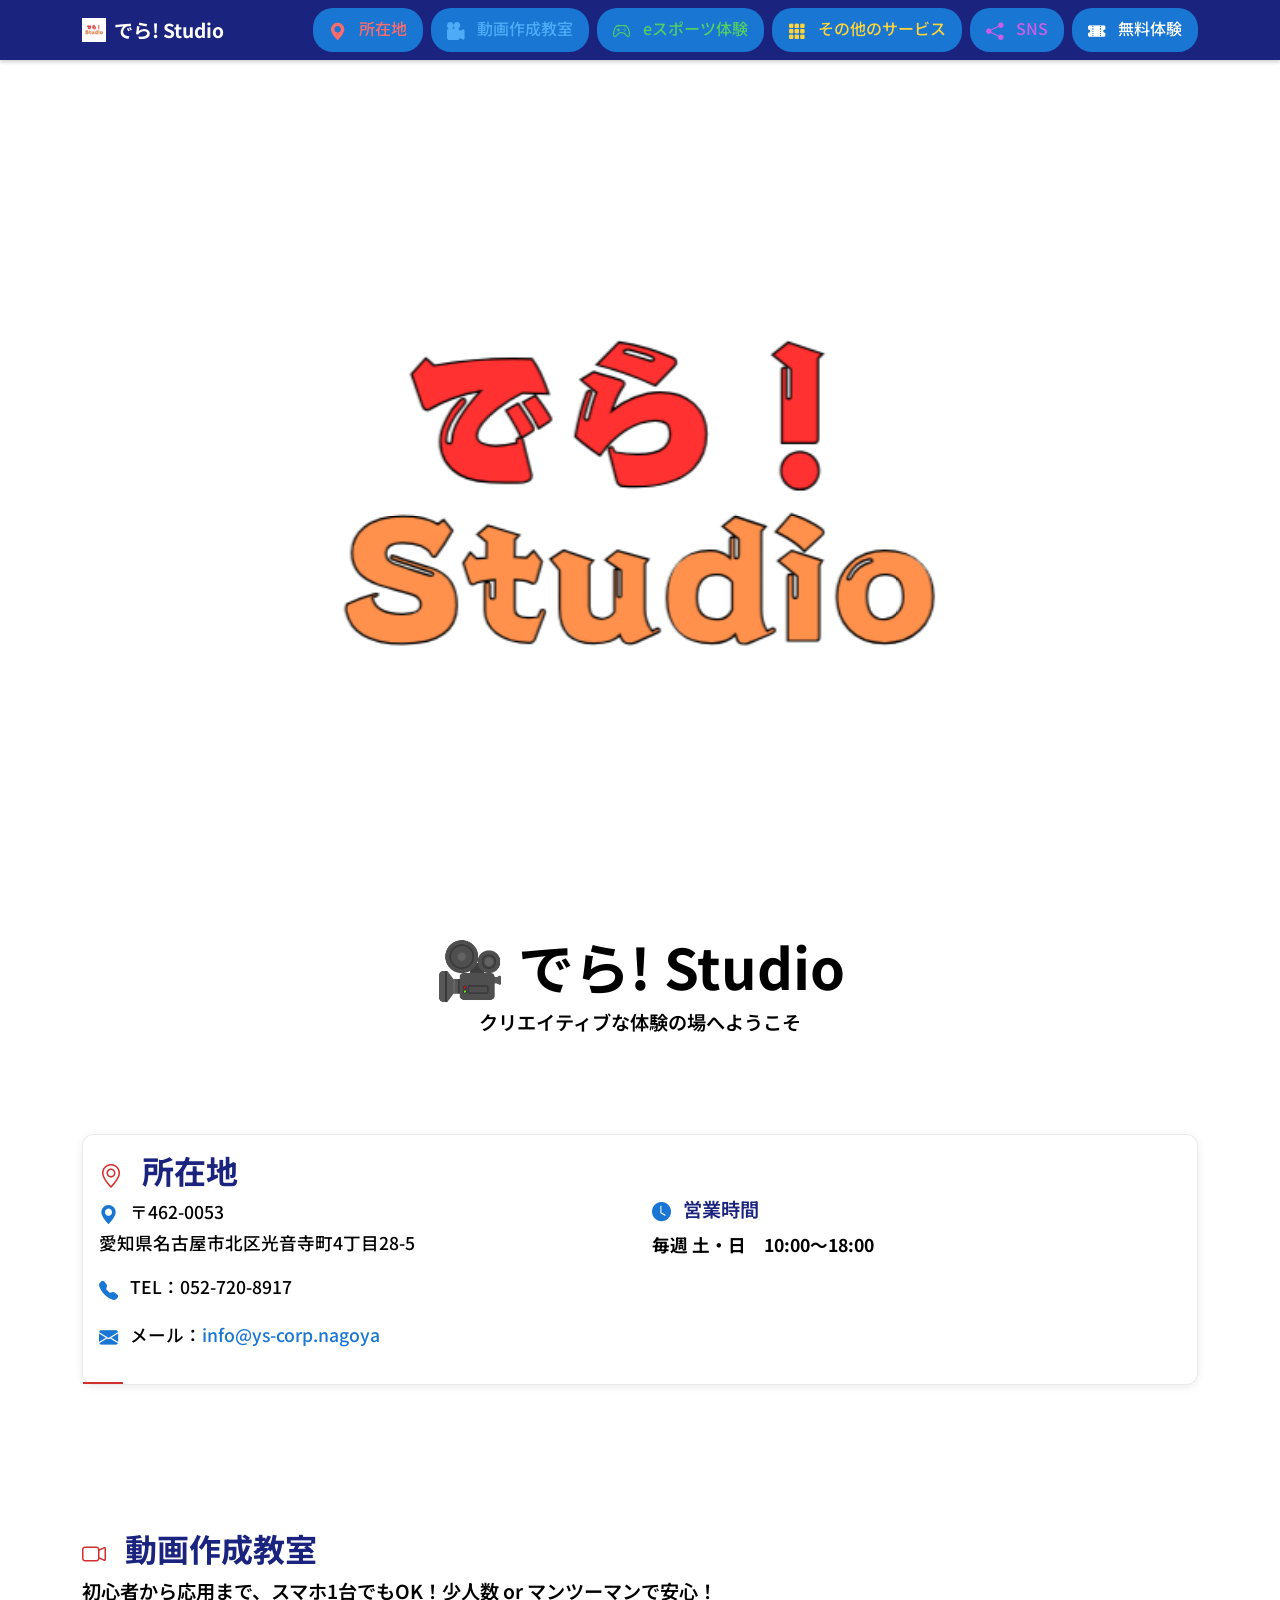
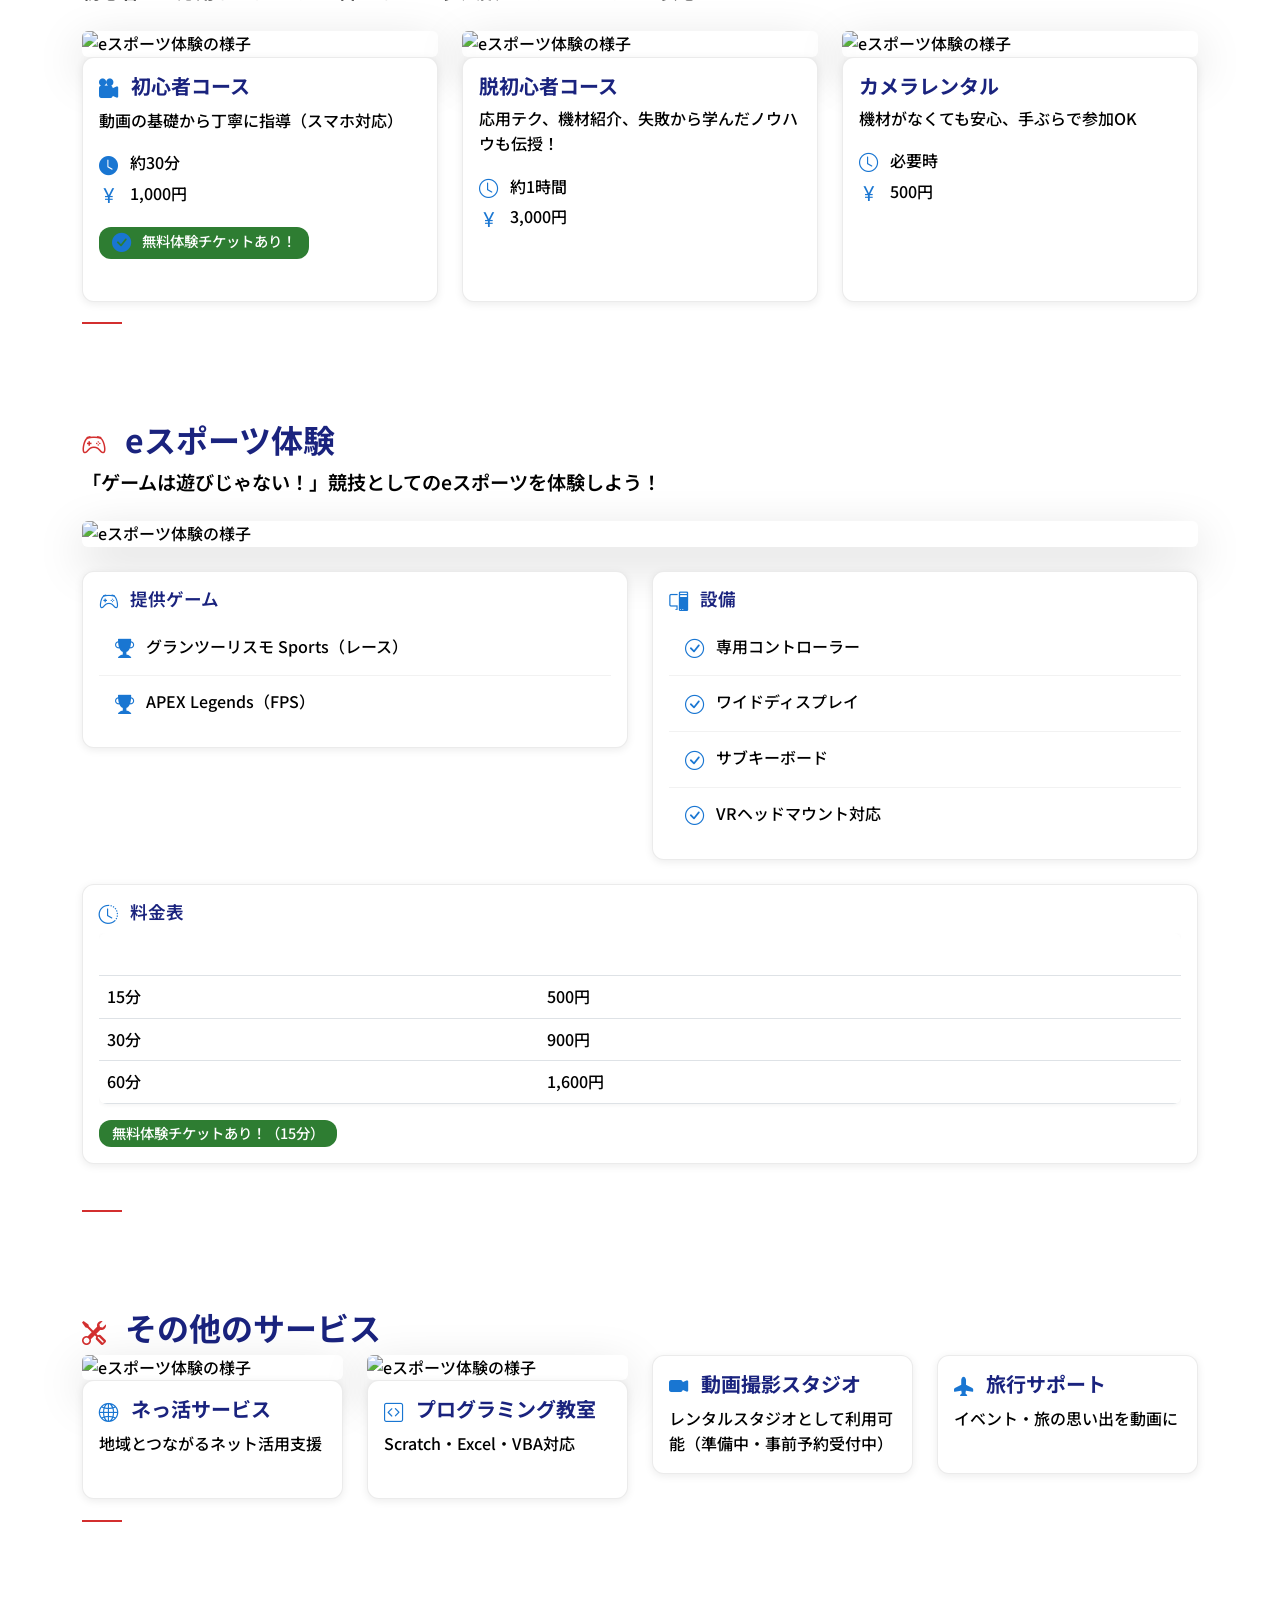
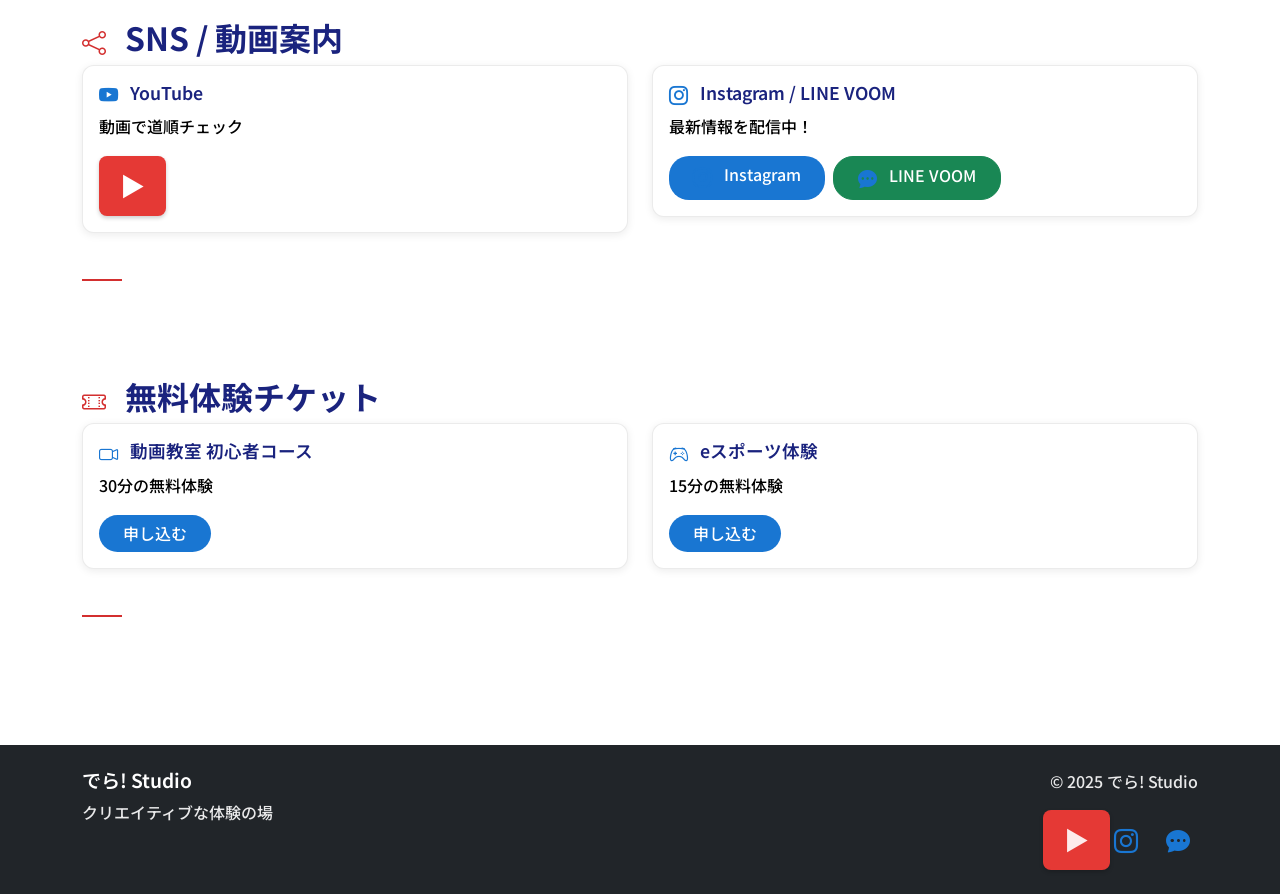
==== commit c604b004: "photo add" ====
--- a/index.html
+++ b/index.html
@@ -33,7 +33,28 @@
     </div>
 </nav>
 
-
+<!-- Fixed Navbar -->
+<nav class="navbar navbar-expand-lg navbar-dark bg-dark fixed-top">
+    <div class="container">
+        <a class="navbar-brand" href="#">
+            <img src="images/slide2.png" alt="でら! Studio ロゴ" class="logo-img">
+            でら! Studio
+        </a>
+        <button class="navbar-toggler" type="button" data-bs-toggle="collapse" data-bs-target="#navbarNav">
+            <span class="navbar-toggler-icon"></span>
+        </button>
+        <div class="collapse navbar-collapse" id="navbarNav">
+            <ul class="navbar-nav ms-auto">
+                <li class="nav-item"><a class="nav-link btn btn-primary ms-2" href="#about" style="padding: 8px 16px;"><i class="bi bi-geo-alt-fill"></i> 所在地</a></li>
+                <li class="nav-item"><a class="nav-link btn btn-primary ms-2" href="#class" style="padding: 8px 16px;"><i class="bi bi-camera-reels-fill"></i> 動画作成教室</a></li>
+                <li class="nav-item"><a class="nav-link btn btn-primary ms-2" href="#esports" style="padding: 8px 16px;"><i class="bi bi-controller"></i> eスポーツ体験</a></li>
+                <li class="nav-item"><a class="nav-link btn btn-primary ms-2" href="#services" style="padding: 8px 16px;"><i class="bi bi-grid-3x3-gap-fill"></i> その他のサービス</a></li>
+                <li class="nav-item"><a class="nav-link btn btn-primary ms-2" href="#sns" style="padding: 8px 16px;"><i class="bi bi-share-fill"></i> SNS</a></li>
+                <li class="nav-item"><a class="nav-link btn btn-primary ms-2" href="#ticket" style="padding: 8px 16px;"><i class="bi bi-ticket-perforated-fill"></i> 無料体験</a></li>
+            </ul>
+        </div>
+    </div>
+</nav>
 
 <div class="container main-content">
     <header class="text-center mb-5">
@@ -46,7 +67,7 @@
                     <img src="images/slide3.png" class="d-block mx-auto" alt="でら! Studio ロゴ2" style="width: 800px; height: 800px; object-fit: contain; max-width: 100%; height: auto; @media (max-width: 768px) { width: 400px; height: 400px; } @media (max-width: 480px) { width: 300px; height: 300px; }">
                 </div>
                 <div class="carousel-item">
-                    <img src="images/dera4.png" class="d-block mx-auto" alt="でら! Studio ロゴ3" style="width: 800px; height: 800px; object-fit: contain; max-width: 100%; height: auto; @media (max-width: 768px) { width: 400px; height: 400px; } @media (max-width: 480px) { width: 300px; height: 300px; }">
+                    <img src="images/dera4.png" class="d-block mx-auto rounded-4 shadow-lg" alt="でら! Studio ロゴ3" style="width: 800px; height: 800px; object-fit: contain; max-width: 100%; height: auto; @media (max-width: 768px) { width: 400px; height: 400px; } @media (max-width: 480px) { width: 300px; height: 300px; }">
                 </div>
                 <div class="carousel-item">
                     <img src="images/dera5.png" class="d-block mx-auto" alt="でら! Studio ロゴ4" style="width: 800px; height: 800px; object-fit: contain; max-width: 100%; height: auto; @media (max-width: 768px) { width: 400px; height: 400px; } @media (max-width: 480px) { width: 300px; height: 300px; }">
@@ -91,6 +112,7 @@
         <p class="lead mb-4">初心者から応用まで、スマホ1台でもOK！少人数 or マンツーマンで安心！</p>
         <div class="row">
             <div class="col-md-4">
+                <img src="images/dera5.png" alt="eスポーツ体験の様子" class="img-fluid rounded shadow-lg" style="max-height: 400px; width: auto; margin: 0 auto; display: block;">
                 <div class="card h-100">
                     <div class="card-body">
                         <h5 class="card-title"><i class="bi bi-camera-reels-fill"></i> 初心者コース</h5>
@@ -104,6 +126,7 @@
                 </div>
             </div>
             <div class="col-md-4">
+                <img src="images/dera8.png" alt="eスポーツ体験の様子" class="img-fluid rounded shadow-lg" style="max-height: 400px; width: auto; margin: 0 auto; display: block;">
                 <div class="card h-100">
                     <div class="card-body">
                         <h5 class="card-title">脱初心者コース</h5>
@@ -116,6 +139,7 @@
                 </div>
             </div>
             <div class="col-md-4">
+                <img src="images/dera8.png" alt="eスポーツ体験の様子" class="img-fluid rounded shadow-lg" style="max-height: 400px; width: auto; margin: 0 auto; display: block;">
                 <div class="card h-100">
                     <div class="card-body">
                         <h5 class="card-title">カメラレンタル</h5>
@@ -133,6 +157,11 @@
     <section id="esports" class="mb-5">
         <h2><i class="bi bi-controller"></i> eスポーツ体験</h2>
         <p class="lead mb-4">「ゲームは遊びじゃない！」競技としてのeスポーツを体験しよう！</p>
+        <div class="row mb-4">
+            <div class="col-12">
+                <img src="images/dera4.png" alt="eスポーツ体験の様子" class="img-fluid rounded shadow-lg" style="max-height: 400px; width: auto; margin: 0 auto; display: block;">
+            </div>
+        </div>
         <div class="row">
             <div class="col-md-6">
                 <div class="card mb-4">
@@ -186,6 +215,7 @@
         <h2><i class="bi bi-tools"></i> その他のサービス</h2>
         <div class="row">
             <div class="col-md-6 col-lg-3">
+                <img src="images/dera6.png" alt="eスポーツ体験の様子" class="img-fluid rounded shadow-lg" style="max-height: 400px; width: auto; margin: 0 auto; display: block;">
                 <div class="card h-100">
                     <div class="card-body">
                         <h5 class="card-title"><i class="bi bi-globe2"></i> ネっ活サービス</h5>
@@ -194,6 +224,7 @@
                 </div>
             </div>
             <div class="col-md-6 col-lg-3">
+                <img src="images/dera5.png" alt="eスポーツ体験の様子" class="img-fluid rounded shadow-lg" style="max-height: 400px; width: auto; margin: 0 auto; display: block;">
                 <div class="card h-100">
                     <div class="card-body">
                         <h5 class="card-title"><i class="bi bi-code-square"></i> プログラミング教室</h5>
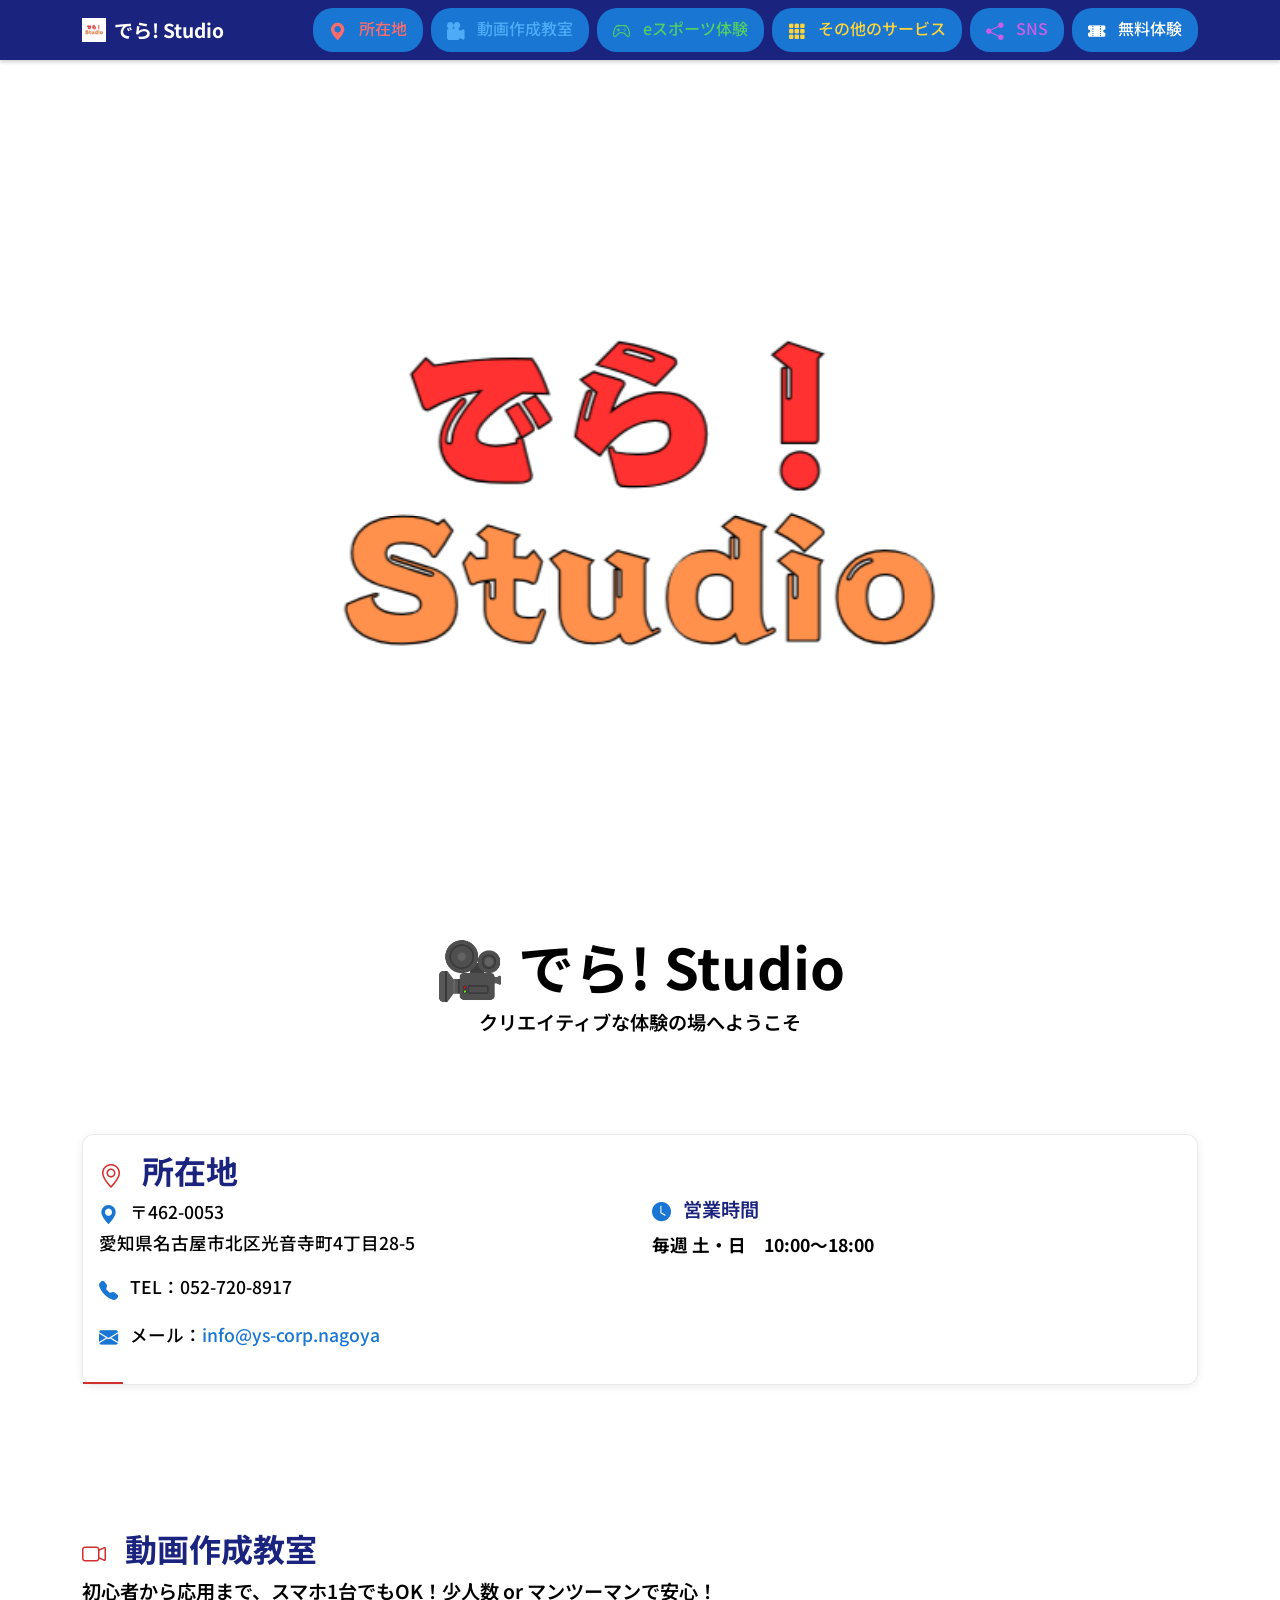
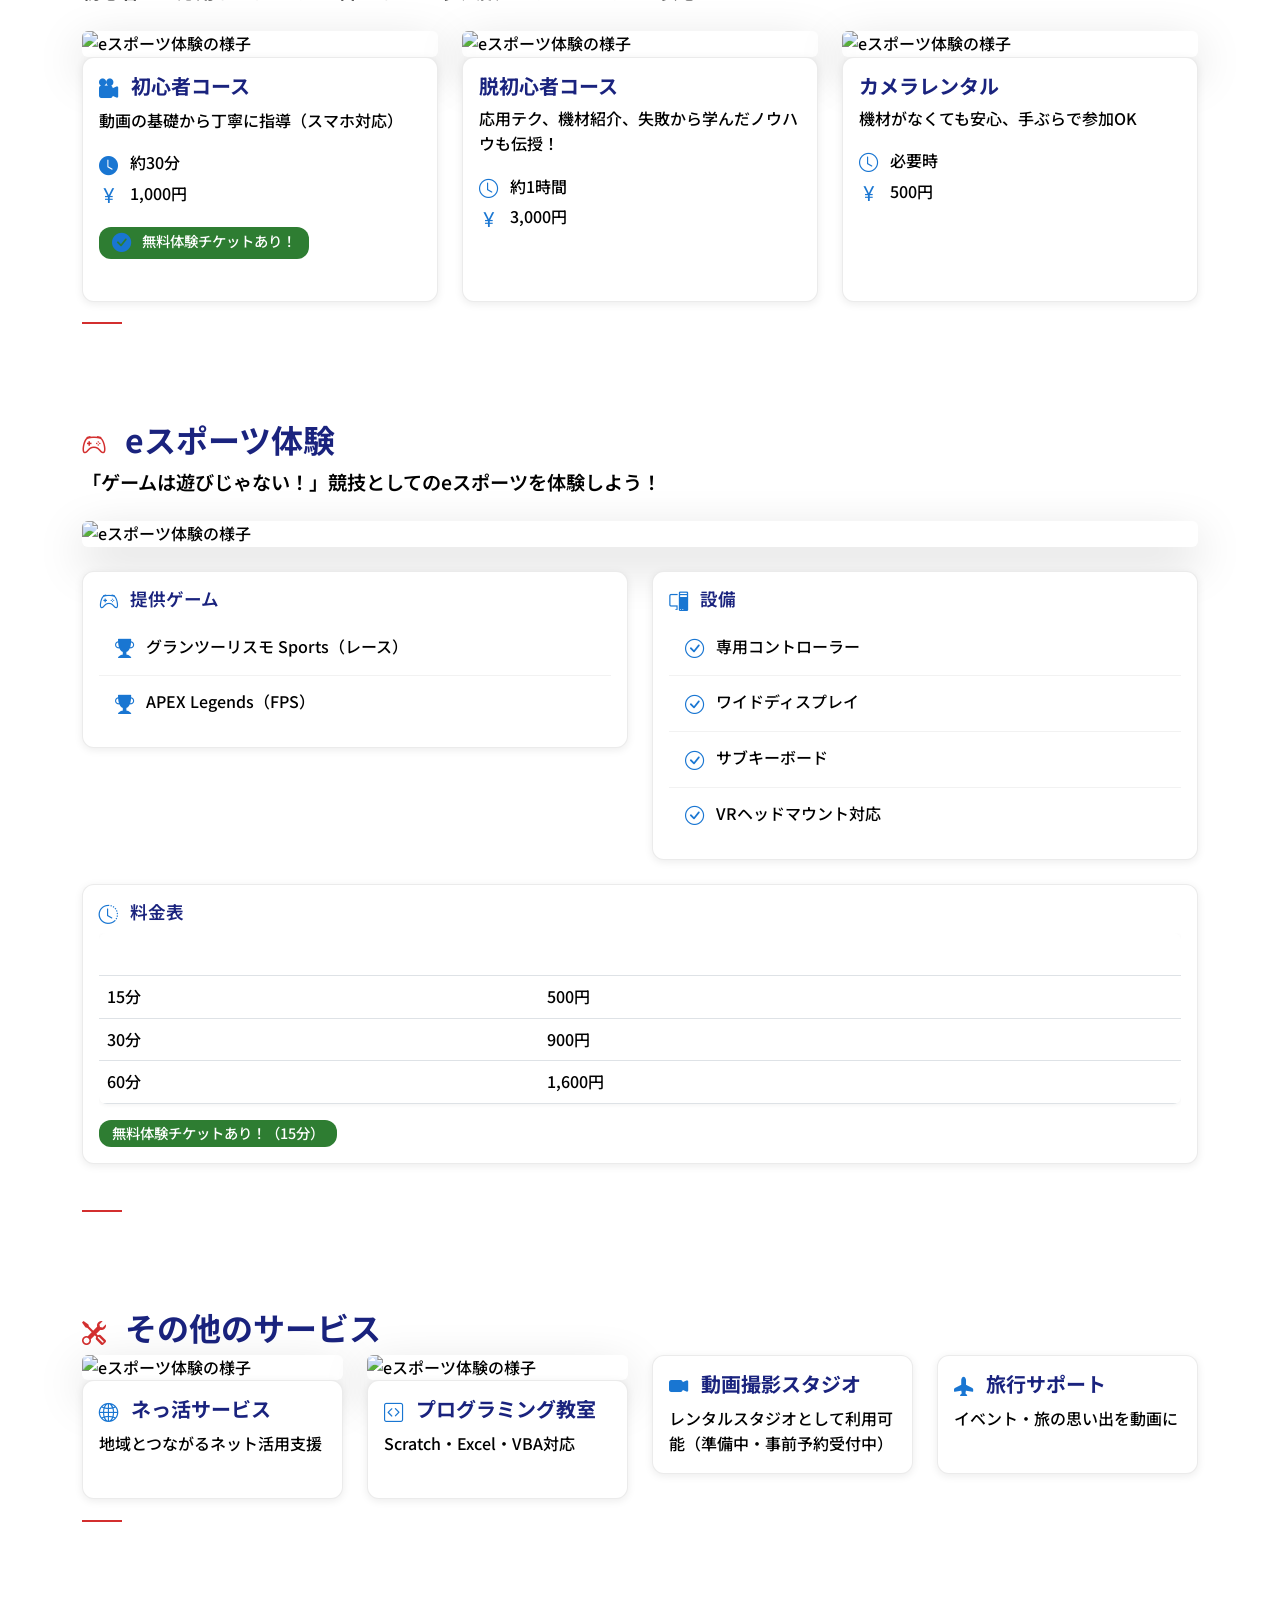
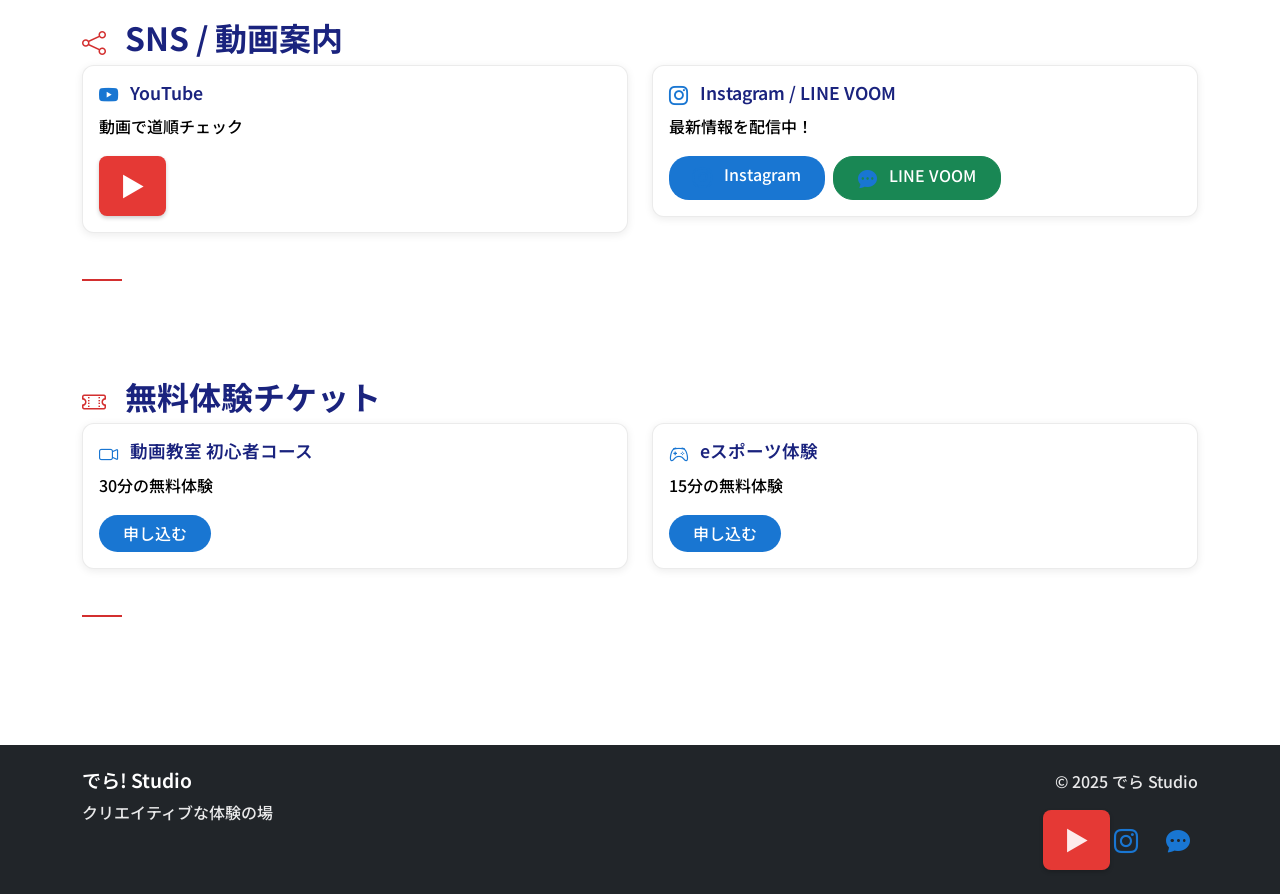
==== commit 4054988d: "req" ====
--- a/index.html
+++ b/index.html
@@ -311,7 +311,7 @@
                 <p>クリエイティブな体験の場</p>
             </div>
             <div class="col-md-6 text-md-end">
-                <p>&copy; 2025 でら! Studio</p>
+                <p>&copy; 2025 でら Studio</p>
                 <div class="social-links">
                     <a href="https://www.youtube.com/watch?v=m8vsw_dqBKA" target="_blank" class="btn" style="background-color:#e53935;color:white;padding: 10px 20px;font-size: 18px;border-radius: 8px;box-shadow: 0 2px 4px rgba(0,0,0,0.2);"><span style="font-weight:bold;"></span> <span style="font-size:1.4em;">&#x25B6;</span></a>
                     <a href="#" class="text-white me-3"><i class="bi bi-instagram"></i></a>
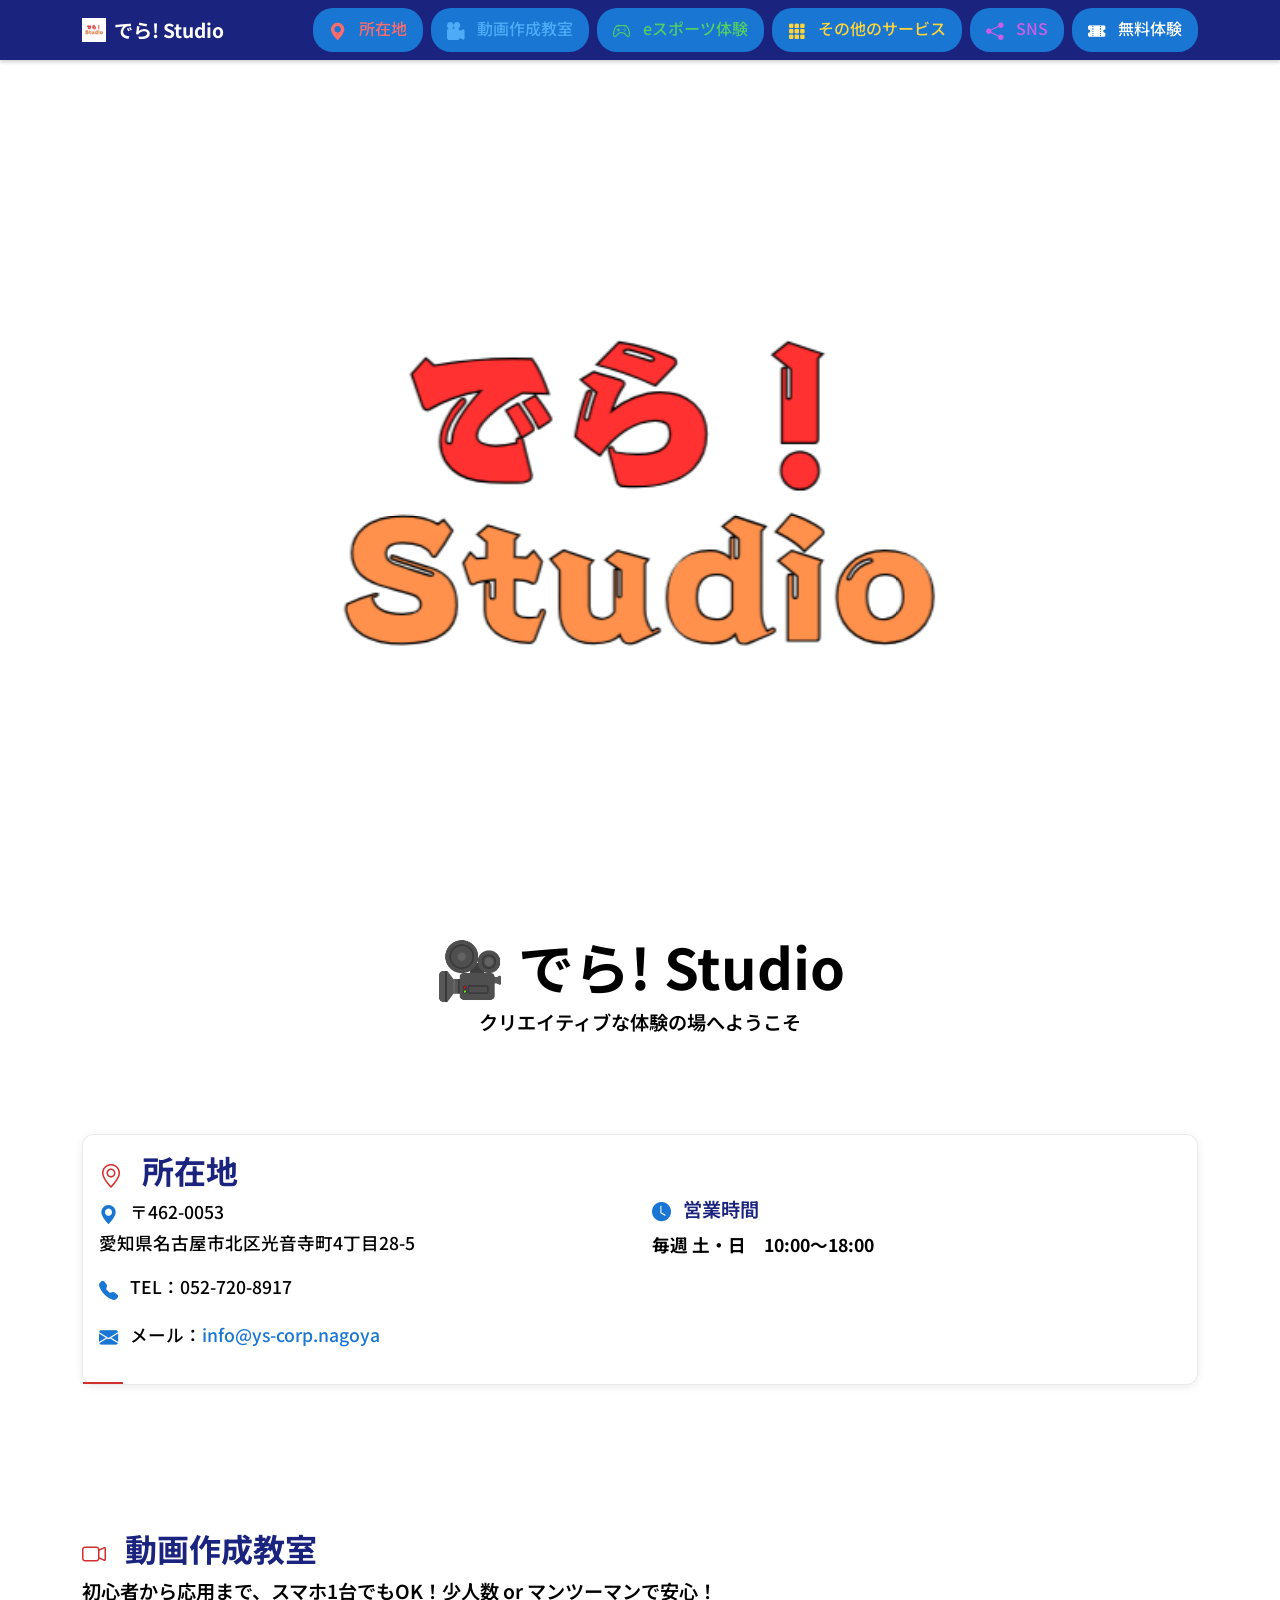
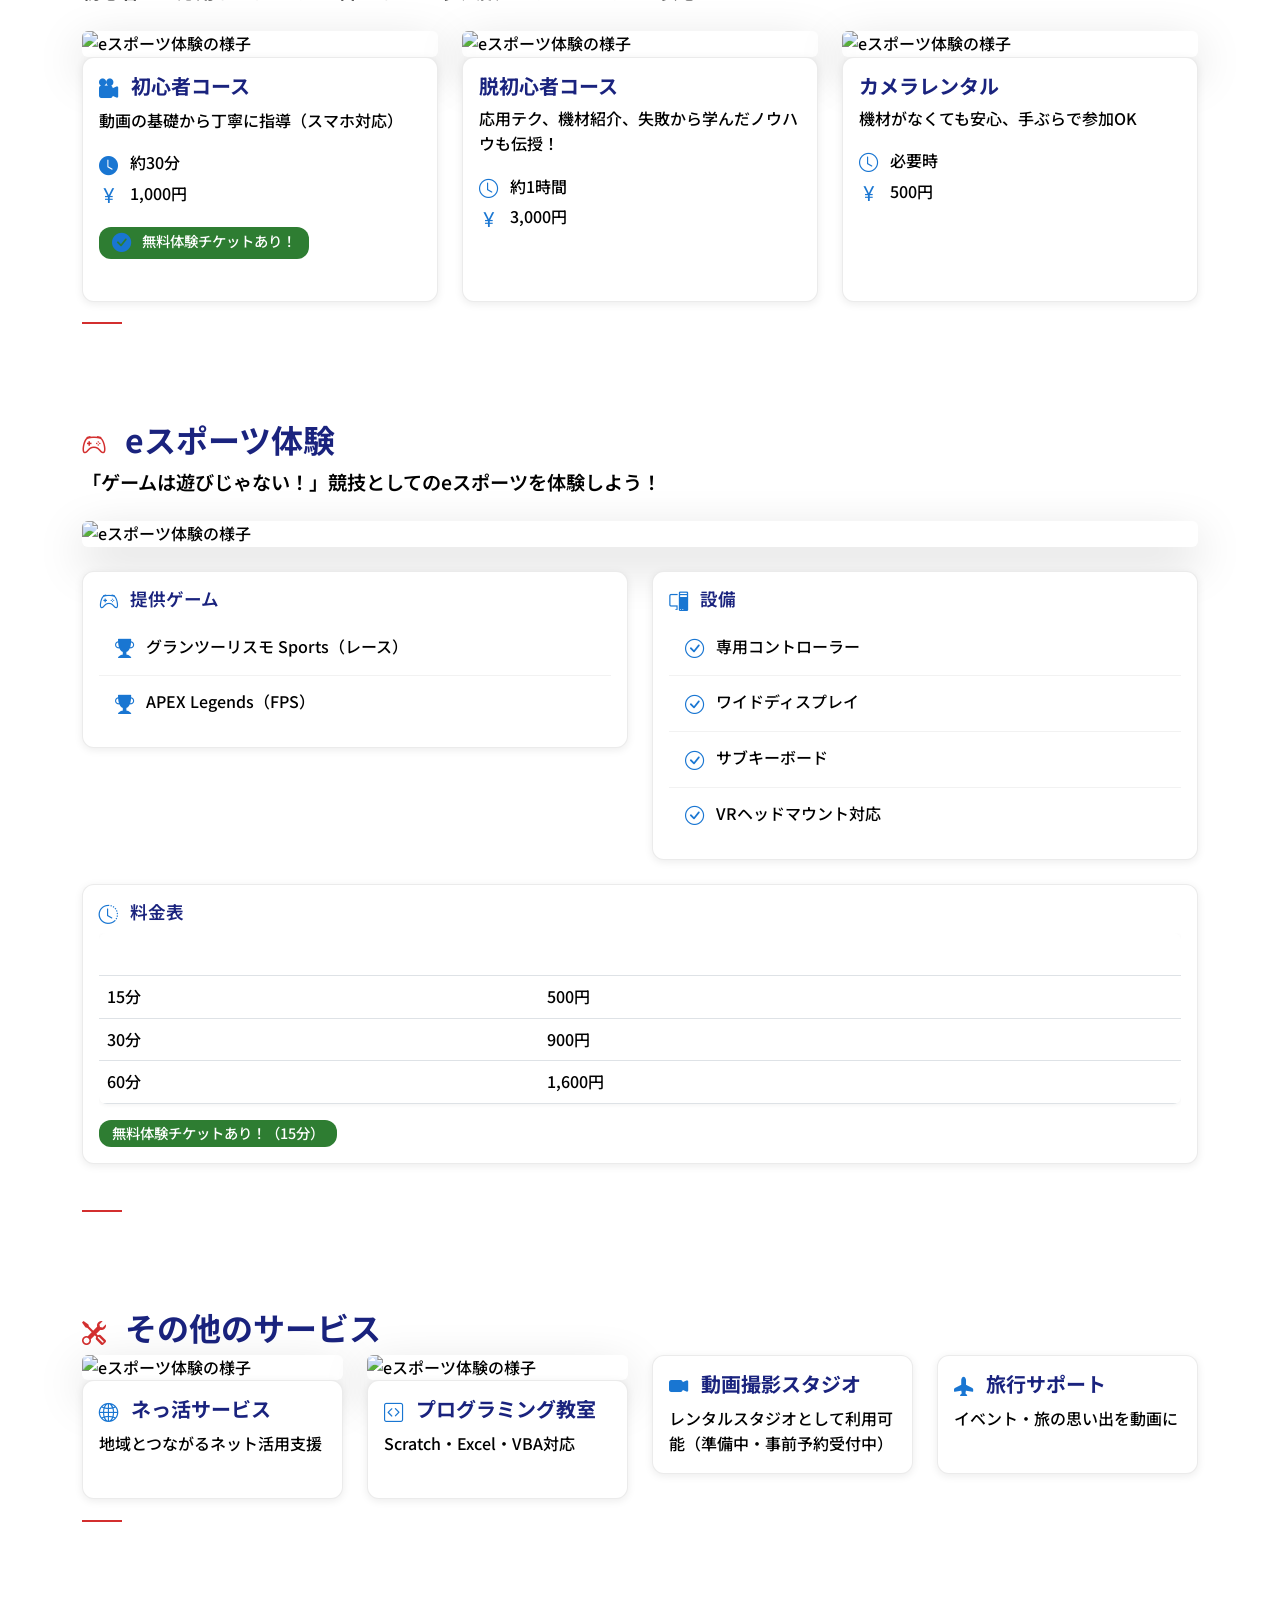
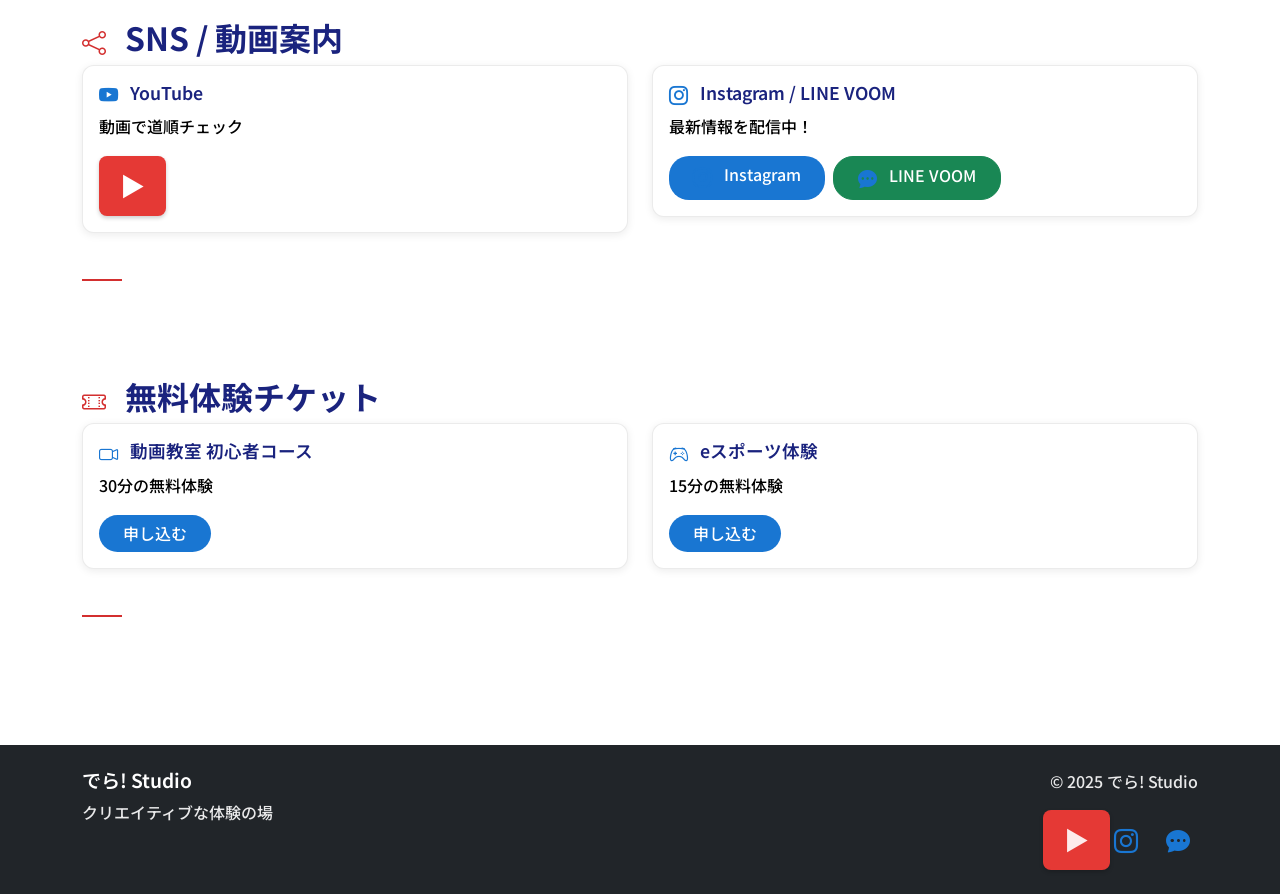
==== commit 2c69d1e5: "req" ====
--- a/index.html
+++ b/index.html
@@ -311,7 +311,7 @@
                 <p>クリエイティブな体験の場</p>
             </div>
             <div class="col-md-6 text-md-end">
-                <p>&copy; 2025 でら Studio</p>
+                <p>&copy; 2025 でら! Studio</p>
                 <div class="social-links">
                     <a href="https://www.youtube.com/watch?v=m8vsw_dqBKA" target="_blank" class="btn" style="background-color:#e53935;color:white;padding: 10px 20px;font-size: 18px;border-radius: 8px;box-shadow: 0 2px 4px rgba(0,0,0,0.2);"><span style="font-weight:bold;"></span> <span style="font-size:1.4em;">&#x25B6;</span></a>
                     <a href="#" class="text-white me-3"><i class="bi bi-instagram"></i></a>
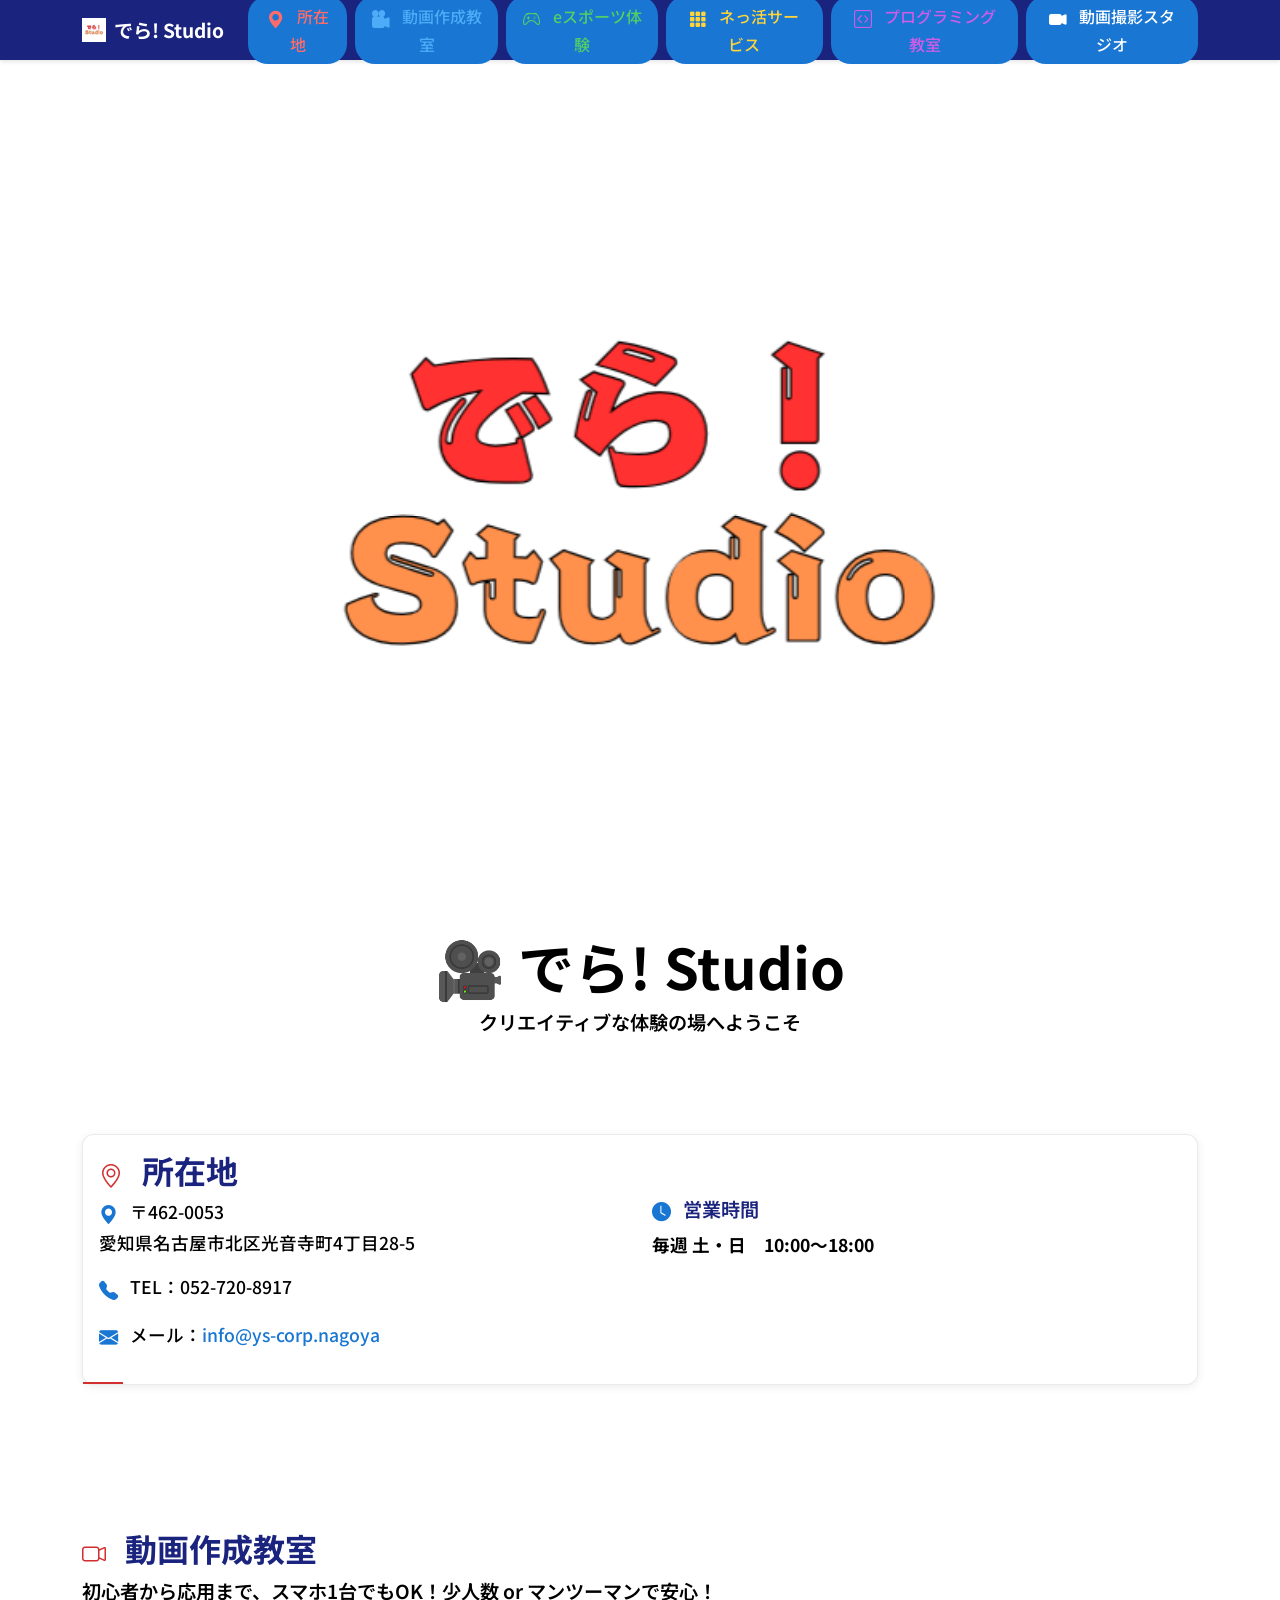
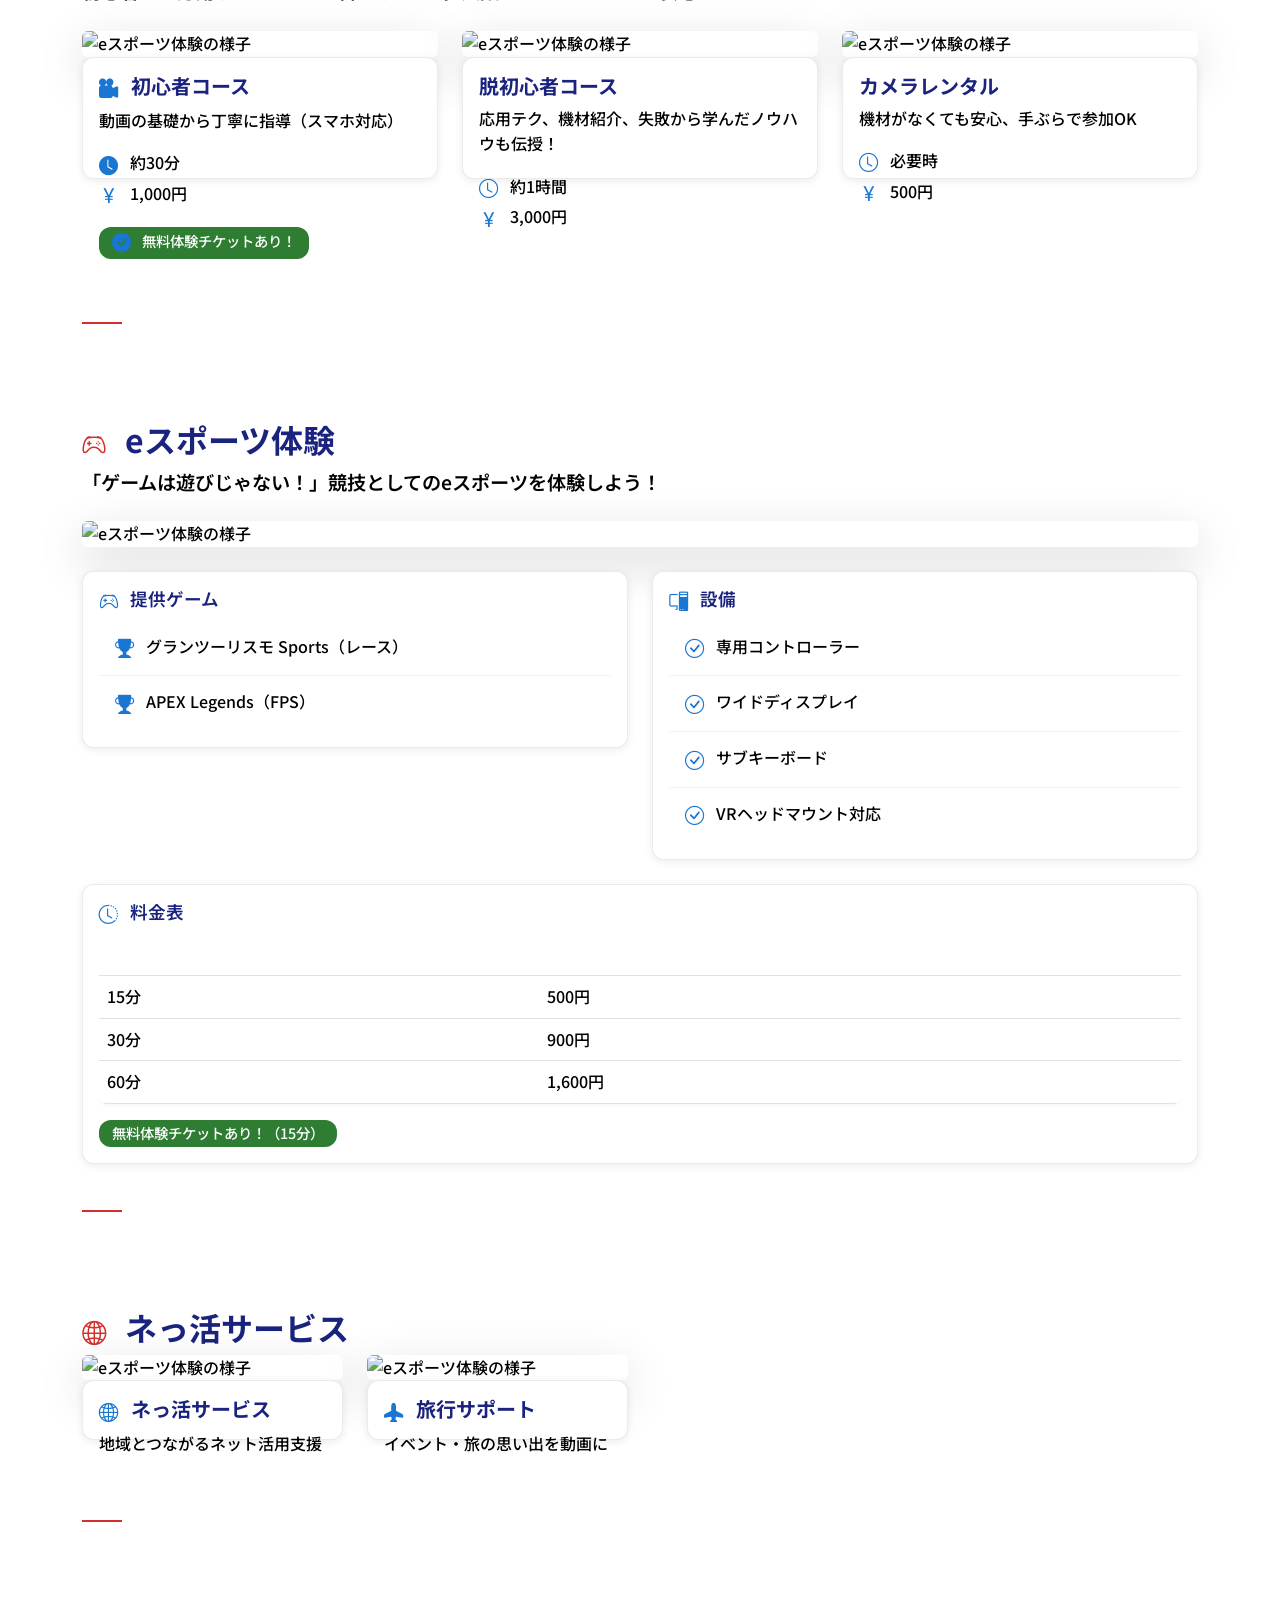
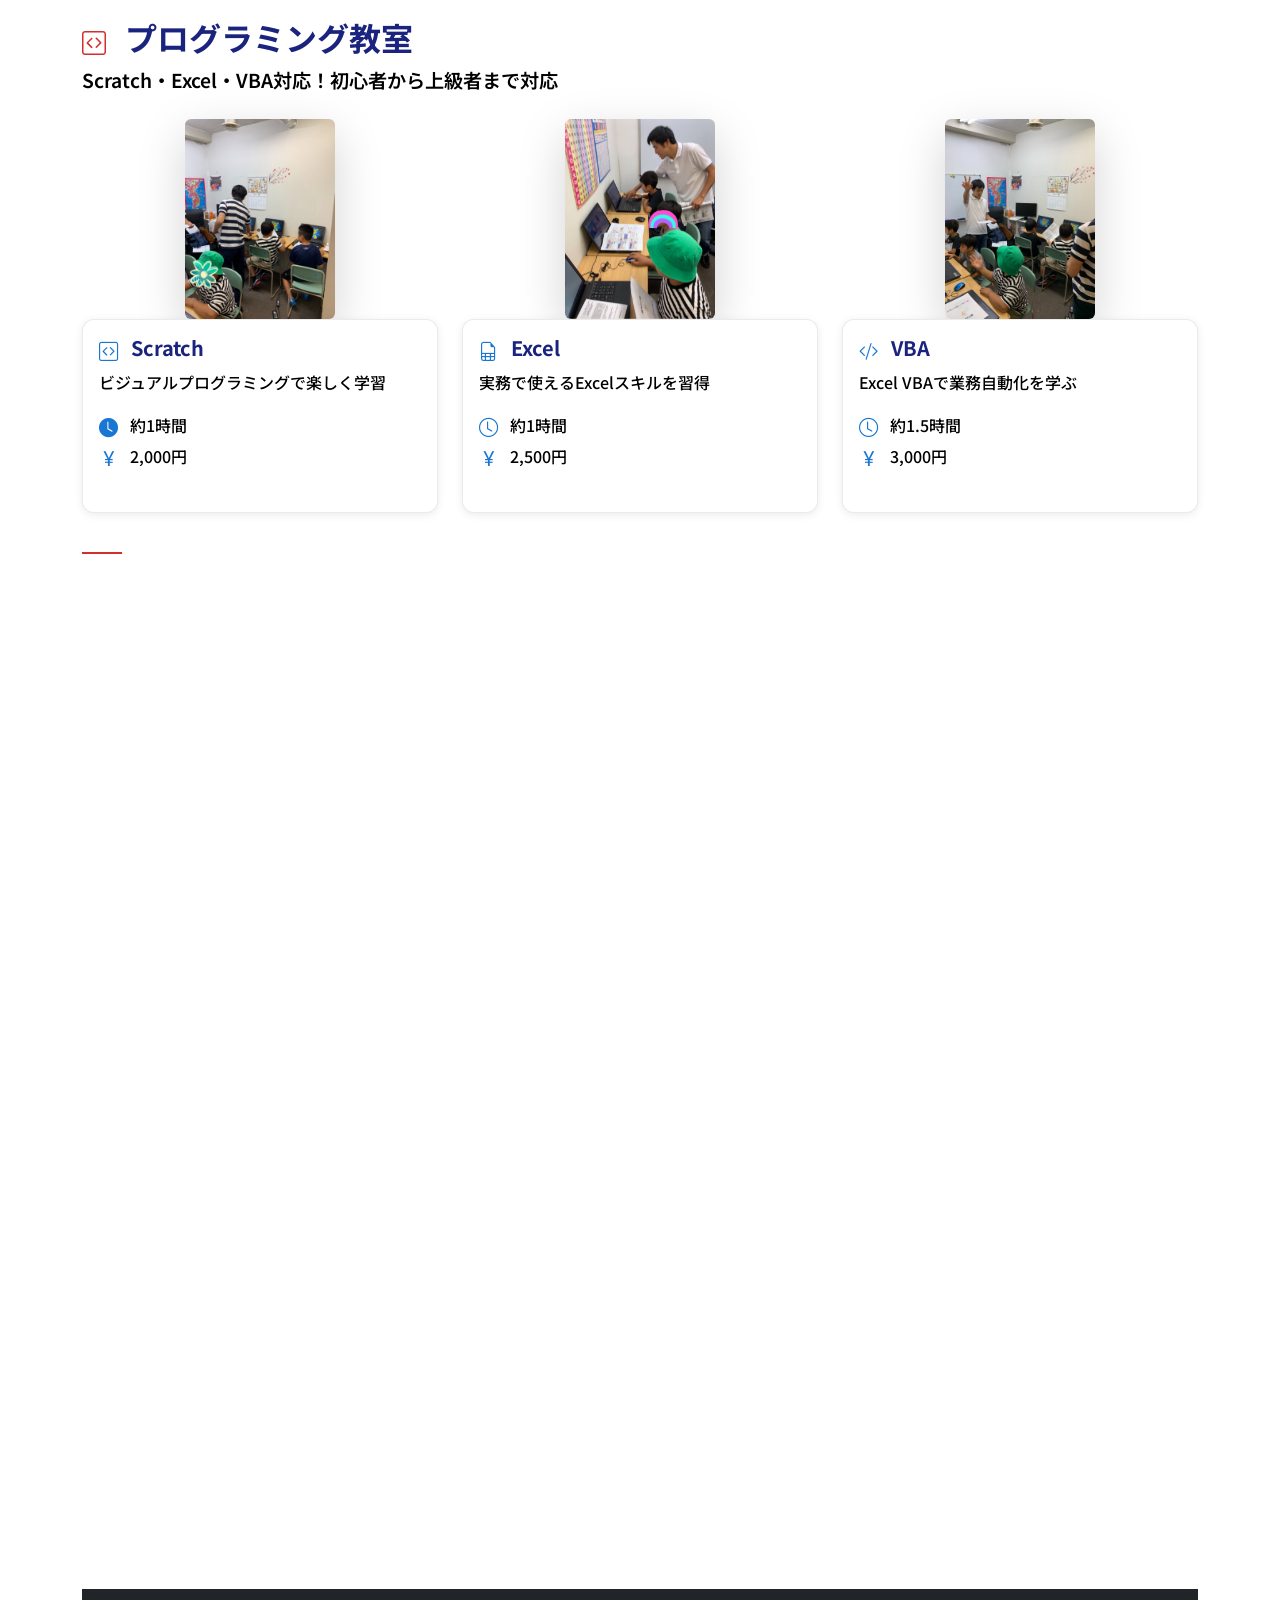
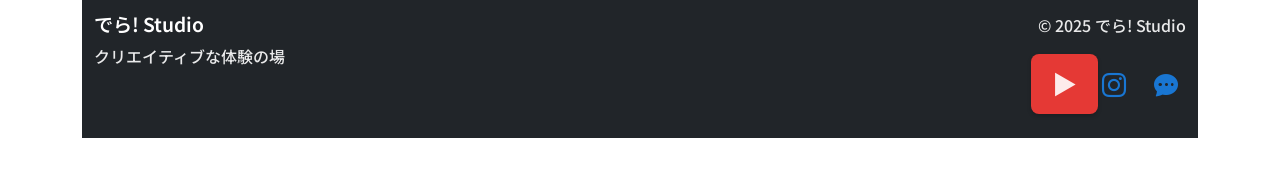
==== commit d7330803: "Your message here" ====
--- a/index.html
+++ b/index.html
@@ -10,6 +10,7 @@
     <link rel="stylesheet" href="style.css">
 </head>
 <body>
+    
 <!-- Fixed Navbar -->
 <nav class="navbar navbar-expand-lg navbar-dark bg-dark fixed-top">
     <div class="container">
@@ -25,32 +26,9 @@
                 <li class="nav-item"><a class="nav-link btn btn-primary ms-2" href="#about" style="padding: 8px 16px;"><i class="bi bi-geo-alt-fill"></i> 所在地</a></li>
                 <li class="nav-item"><a class="nav-link btn btn-primary ms-2" href="#class" style="padding: 8px 16px;"><i class="bi bi-camera-reels-fill"></i> 動画作成教室</a></li>
                 <li class="nav-item"><a class="nav-link btn btn-primary ms-2" href="#esports" style="padding: 8px 16px;"><i class="bi bi-controller"></i> eスポーツ体験</a></li>
-                <li class="nav-item"><a class="nav-link btn btn-primary ms-2" href="#services" style="padding: 8px 16px;"><i class="bi bi-grid-3x3-gap-fill"></i> その他のサービス</a></li>
-                <li class="nav-item"><a class="nav-link btn btn-primary ms-2" href="#sns" style="padding: 8px 16px;"><i class="bi bi-share-fill"></i> SNS</a></li>
-                <li class="nav-item"><a class="nav-link btn btn-primary ms-2" href="#ticket" style="padding: 8px 16px;"><i class="bi bi-ticket-perforated-fill"></i> 無料体験</a></li>
-            </ul>
-        </div>
-    </div>
-</nav>
-
-<!-- Fixed Navbar -->
-<nav class="navbar navbar-expand-lg navbar-dark bg-dark fixed-top">
-    <div class="container">
-        <a class="navbar-brand" href="#">
-            <img src="images/slide2.png" alt="でら! Studio ロゴ" class="logo-img">
-            でら! Studio
-        </a>
-        <button class="navbar-toggler" type="button" data-bs-toggle="collapse" data-bs-target="#navbarNav">
-            <span class="navbar-toggler-icon"></span>
-        </button>
-        <div class="collapse navbar-collapse" id="navbarNav">
-            <ul class="navbar-nav ms-auto">
-                <li class="nav-item"><a class="nav-link btn btn-primary ms-2" href="#about" style="padding: 8px 16px;"><i class="bi bi-geo-alt-fill"></i> 所在地</a></li>
-                <li class="nav-item"><a class="nav-link btn btn-primary ms-2" href="#class" style="padding: 8px 16px;"><i class="bi bi-camera-reels-fill"></i> 動画作成教室</a></li>
-                <li class="nav-item"><a class="nav-link btn btn-primary ms-2" href="#esports" style="padding: 8px 16px;"><i class="bi bi-controller"></i> eスポーツ体験</a></li>
-                <li class="nav-item"><a class="nav-link btn btn-primary ms-2" href="#services" style="padding: 8px 16px;"><i class="bi bi-grid-3x3-gap-fill"></i> その他のサービス</a></li>
-                <li class="nav-item"><a class="nav-link btn btn-primary ms-2" href="#sns" style="padding: 8px 16px;"><i class="bi bi-share-fill"></i> SNS</a></li>
-                <li class="nav-item"><a class="nav-link btn btn-primary ms-2" href="#ticket" style="padding: 8px 16px;"><i class="bi bi-ticket-perforated-fill"></i> 無料体験</a></li>
+                <li class="nav-item"><a class="nav-link btn btn-primary ms-2" href="#services" style="padding: 8px 16px;"><i class="bi bi-grid-3x3-gap-fill"></i> ネっ活サービス</a></li>
+                <li class="nav-item"><a class="nav-link btn btn-primary ms-2" href="#programming" style="padding: 8px 16px;"><i class="bi bi-code-square"></i> プログラミング教室</a></li>
+                <li class="nav-item"><a class="nav-link btn btn-primary ms-2" href="#studio" style="padding: 8px 16px;"><i class="bi bi-camera-video-fill"></i> 動画撮影スタジオ</a></li>
             </ul>
         </div>
     </div>
@@ -108,12 +86,12 @@
     </section>
 
     <section id="class" class="mb-5">
-        <h2><i class="bi bi-camera-video"></i> 動画作成教室</h2>
+        <h2><i class="bi bi-camera-video"></i> 動画作成<span class="d-block d-md-inline">教室</span></h2>
         <p class="lead mb-4">初心者から応用まで、スマホ1台でもOK！少人数 or マンツーマンで安心！</p>
         <div class="row">
             <div class="col-md-4">
-                <img src="images/dera5.png" alt="eスポーツ体験の様子" class="img-fluid rounded shadow-lg" style="max-height: 400px; width: auto; margin: 0 auto; display: block;">
-                <div class="card h-100">
+                <img src="images/dera5.png" alt="eスポーツ体験の様子" class="img-fluid rounded shadow-lg" style="max-height: 200px; width: auto; margin: 0 auto; display: block;">
+                <div class="card h-50">
                     <div class="card-body">
                         <h5 class="card-title"><i class="bi bi-camera-reels-fill"></i> 初心者コース</h5>
                         <p class="card-text">動画の基礎から丁寧に指導（スマホ対応）</p>
@@ -126,8 +104,8 @@
                 </div>
             </div>
             <div class="col-md-4">
-                <img src="images/dera8.png" alt="eスポーツ体験の様子" class="img-fluid rounded shadow-lg" style="max-height: 400px; width: auto; margin: 0 auto; display: block;">
-                <div class="card h-100">
+                <img src="images/dera8.png" alt="eスポーツ体験の様子" class="img-fluid rounded shadow-lg" style="max-height: 200px; width: auto; margin: 0 auto; display: block;">
+                <div class="card h-50">
                     <div class="card-body">
                         <h5 class="card-title">脱初心者コース</h5>
                         <p class="card-text">応用テク、機材紹介、失敗から学んだノウハウも伝授！</p>
@@ -139,8 +117,8 @@
                 </div>
             </div>
             <div class="col-md-4">
-                <img src="images/dera8.png" alt="eスポーツ体験の様子" class="img-fluid rounded shadow-lg" style="max-height: 400px; width: auto; margin: 0 auto; display: block;">
-                <div class="card h-100">
+                <img src="images/dera8.png" alt="eスポーツ体験の様子" class="img-fluid rounded shadow-lg" style="max-height: 200px; width: auto; margin: 0 auto; display: block;">
+                <div class="card h-50">
                     <div class="card-body">
                         <h5 class="card-title">カメラレンタル</h5>
                         <p class="card-text">機材がなくても安心、手ぶらで参加OK</p>
@@ -155,7 +133,7 @@
     </section>
 
     <section id="esports" class="mb-5">
-        <h2><i class="bi bi-controller"></i> eスポーツ体験</h2>
+        <h2><i class="bi bi-controller"></i> eスポーツ<span class="d-block d-md-inline">体験</span></h2>
         <p class="lead mb-4">「ゲームは遊びじゃない！」競技としてのeスポーツを体験しよう！</p>
         <div class="row mb-4">
             <div class="col-12">
@@ -212,11 +190,11 @@
     </section>
 
     <section id="services" class="mb-5">
-        <h2><i class="bi bi-tools"></i> その他のサービス</h2>
+        <h2><i class="bi bi-globe2"></i> ネっ活サービス</h2>
         <div class="row">
             <div class="col-md-6 col-lg-3">
-                <img src="images/dera6.png" alt="eスポーツ体験の様子" class="img-fluid rounded shadow-lg" style="max-height: 400px; width: auto; margin: 0 auto; display: block;">
-                <div class="card h-100">
+                <img src="images/dera6.png" alt="eスポーツ体験の様子" class="img-fluid rounded shadow-lg" style="max-height: 200px; width: auto; margin: 0 auto; display: block;">
+                <div class="card h-50">
                     <div class="card-body">
                         <h5 class="card-title"><i class="bi bi-globe2"></i> ネっ活サービス</h5>
                         <p class="card-text">地域とつながるネット活用支援</p>
@@ -225,23 +203,7 @@
             </div>
             <div class="col-md-6 col-lg-3">
                 <img src="images/dera5.png" alt="eスポーツ体験の様子" class="img-fluid rounded shadow-lg" style="max-height: 400px; width: auto; margin: 0 auto; display: block;">
-                <div class="card h-100">
-                    <div class="card-body">
-                        <h5 class="card-title"><i class="bi bi-code-square"></i> プログラミング教室</h5>
-                        <p class="card-text">Scratch・Excel・VBA対応</p>
-                    </div>
-                </div>
-            </div>
-            <div class="col-md-6 col-lg-3">
-                <div class="card h-100">
-                    <div class="card-body">
-                        <h5 class="card-title"><i class="bi bi-camera-video-fill"></i> 動画撮影スタジオ</h5>
-                        <p class="card-text">レンタルスタジオとして利用可能（準備中・事前予約受付中）</p>
-                    </div>
-                </div>
-            </div>
-            <div class="col-md-6 col-lg-3">
-                <div class="card h-100">
+                <div class="card h-50">
                     <div class="card-body">
                         <h5 class="card-title"><i class="bi bi-airplane-fill"></i> 旅行サポート</h5>
                         <p class="card-text">イベント・旅の思い出を動画に</p>
@@ -251,57 +213,115 @@
         </div>
     </section>
 
-    <section id="sns" class="mb-5">
-        <h2><i class="bi bi-share"></i> SNS / 動画案内</h2>
-        <div class="row">
-            <div class="col-md-6">
-                <div class="card">
-                    <div class="card-body">
-                        <h5><i class="bi bi-youtube"></i> YouTube</h5>
-                        <p>動画で道順チェック</p>
-                        <a href="https://www.youtube.com/watch?v=m8vsw_dqBKA" target="_blank" class="btn" style="background-color:#e53935;color:white;padding: 10px 20px;font-size: 18px;border-radius: 8px;box-shadow: 0 2px 4px rgba(0,0,0,0.2);"><span style="font-weight:bold;"></span> <span style="font-size:1.4em;">&#x25B6;</span></a>
-                    </div>
-                </div>
-            </div>
-            <div class="col-md-6">
-                <div class="card">
-                    <div class="card-body">
-                        <h5><i class="bi bi-instagram"></i> Instagram / LINE VOOM</h5>
-                        <p>最新情報を配信中！</p>
-                        <div class="d-flex gap-2">
-                            <a href="#" class="btn btn-primary"><i class="bi bi-instagram"></i> Instagram</a>
-                            <a href="#" class="btn btn-success"><i class="bi bi-chat-dots-fill"></i> LINE VOOM</a>
-                        </div>
-                    </div>
-                </div>
-            </div>
-        </div>
-    </section>
-
-    <section id="ticket" class="mb-5">
-        <h2><i class="bi bi-ticket-perforated"></i> 無料体験チケット</h2>
-        <div class="row">
-            <div class="col-md-6">
-                <div class="card">
-                    <div class="card-body">
-                        <h5><i class="bi bi-camera-video"></i> 動画教室 初心者コース</h5>
-                        <p>30分の無料体験</p>
-                        <a href="#" class="btn btn-primary">申し込む</a>
-                    </div>
-                </div>
-            </div>
-            <div class="col-md-6">
-                <div class="card">
-                    <div class="card-body">
-                        <h5><i class="bi bi-controller"></i> eスポーツ体験</h5>
-                        <p>15分の無料体験</p>
-                        <a href="#" class="btn btn-primary">申し込む</a>
-                    </div>
-                </div>
-            </div>
-        </div>
-    </section>
-</div>
+    <section id="programming" class="mb-5">
+        <h2><i class="bi bi-code-square"></i> プログラミング<span class="d-block d-md-inline">教室</span></h2>
+        <p class="lead mb-4">Scratch・Excel・VBA対応！初心者から上級者まで対応</p>
+        <div class="row">
+            <div class="col-md-4">
+                <img src="images/deras1.png" alt="プログラミング教室の様子" class="img-fluid rounded shadow-lg" style="max-height: 200px; width: auto; margin: 0 auto; display: block;">
+                <div class="card h-50">
+                    <div class="card-body">
+                        <h5 class="card-title"><i class="bi bi-code-square"></i> Scratch</h5>
+                        <p class="card-text">ビジュアルプログラミングで楽しく学習</p>
+                        <ul class="list-unstyled">
+                            <li><i class="bi bi-clock-fill"></i> 約1時間</li>
+                            <li><i class="bi bi-currency-yen"></i> 2,000円</li>
+                        </ul>
+                    </div>
+                </div>
+            </div>
+            <div class="col-md-4">
+                <img src="images/deras2.png" alt="プログラミング教室の様子" class="img-fluid rounded shadow-lg" style="max-height: 200px; width: auto; margin: 0 auto; display: block;">
+                <div class="card h-50">
+                    <div class="card-body">
+                        <h5 class="card-title"><i class="bi bi-file-earmark-spreadsheet"></i> Excel</h5>
+                        <p class="card-text">実務で使えるExcelスキルを習得</p>
+                        <ul class="list-unstyled">
+                            <li><i class="bi bi-clock"></i> 約1時間</li>
+                            <li><i class="bi bi-currency-yen"></i> 2,500円</li>
+                        </ul>
+                    </div>
+                </div>
+            </div>
+            <div class="col-md-4">
+                <img src="images/deras3.png" alt="プログラミング教室の様子" class="img-fluid rounded shadow-lg" style="max-height: 200px; width: auto; margin: 0 auto; display: block;">
+                <div class="card h-50">
+                    <div class="card-body">
+                        <h5 class="card-title"><i class="bi bi-code-slash"></i> VBA</h5>
+                        <p class="card-text">Excel VBAで業務自動化を学ぶ</p>
+                        <ul class="list-unstyled">
+                            <li><i class="bi bi-clock"></i> 約1.5時間</li>
+                            <li><i class="bi bi-currency-yen"></i> 3,000円</li>
+                        </ul>
+                    </div>
+                </div>
+            </div>
+        </div>
+    </section>
+
+    <section id="studio" class="mb-5">
+        <h2><i class="bi bi-camera-video-fill"></i> 動画撮影<span class="d-block d-md-inline">スタジオ</span></h2>
+        <p class="lead mb-4">プロ仕様の機材で、あなたのクリエイティブな作品を制作！</p>
+        <div class="row mb-4">
+            <div class="col-12">
+                <img src="images/dera7.png" alt="動画撮影スタジオの様子" class="img-fluid rounded shadow-lg" style="max-height: 400px; width: auto; margin: 0 auto; display: block;">
+            </div>
+        </div>
+        <div class="row">
+            <div class="col-md-6">
+                <div class="card mb-4">
+                    <div class="card-body">
+                        <h5><i class="bi bi-camera-video-fill"></i> スタジオ設備</h5>
+                        <ul class="list-group list-group-flush">
+                            <li class="list-group-item"><i class="bi bi-check-circle"></i> プロ仕様カメラ（4K対応）</li>
+                            <li class="list-group-item"><i class="bi bi-check-circle"></i> ライティング設備</li>
+                            <li class="list-group-item"><i class="bi bi-check-circle"></i> グリーンスクリーン</li>
+                            <li class="list-group-item"><i class="bi bi-check-circle"></i> 音響設備</li>
+                            <li class="list-group-item"><i class="bi bi-check-circle"></i> 編集用PC</li>
+                        </ul>
+                    </div>
+                </div>
+            </div>
+            <div class="col-md-6">
+                <div class="card mb-4">
+                    <div class="card-body">
+                        <h5><i class="bi bi-film"></i> 対応コンテンツ</h5>
+                        <ul class="list-group list-group-flush">
+                            <li class="list-group-item"><i class="bi bi-youtube"></i> YouTube動画</li>
+                            <li class="list-group-item"><i class="bi bi-camera-reels"></i> プロモーション動画</li>
+                            <li class="list-group-item"><i class="bi bi-person-video3"></i> インタビュー動画</li>
+                            <li class="list-group-item"><i class="bi bi-music-note-beamed"></i> 音楽動画</li>
+                            <li class="list-group-item"><i class="bi bi-broadcast"></i> ライブ配信</li>
+                        </ul>
+                    </div>
+                </div>
+            </div>
+        </div>
+        <div class="card">
+            <div class="card-body">
+                <h5><i class="bi bi-clock-history"></i> スタジオ料金表</h5>
+                <div class="table-responsive">
+                    <table class="table">
+                        <thead>
+                            <tr>
+                                <th>利用時間</th>
+                                <th>料金</th>
+                                <th>備考</th>
+                            </tr>
+                        </thead>
+                        <tbody>
+                            <tr><td>1時間</td><td>3,000円</td><td>基本料金</td></tr>
+                            <tr><td>2時間</td><td>5,000円</td><td>お得プラン</td></tr>
+                            <tr><td>半日（4時間）</td><td>8,000円</td><td>人気プラン</td></tr>
+                            <tr><td>1日（8時間）</td><td>15,000円</td><td>プロ仕様</td></tr>
+                        </tbody>
+                    </table>
+                </div>
+                <div class="badge bg-success">機材レンタル込み！</div>
+                <div class="badge bg-info ms-2">編集サポート別途相談</div>
+            </div>
+        </div>
+    </section>
 
 <footer class="bg-dark text-white py-4">
     <div class="container">
